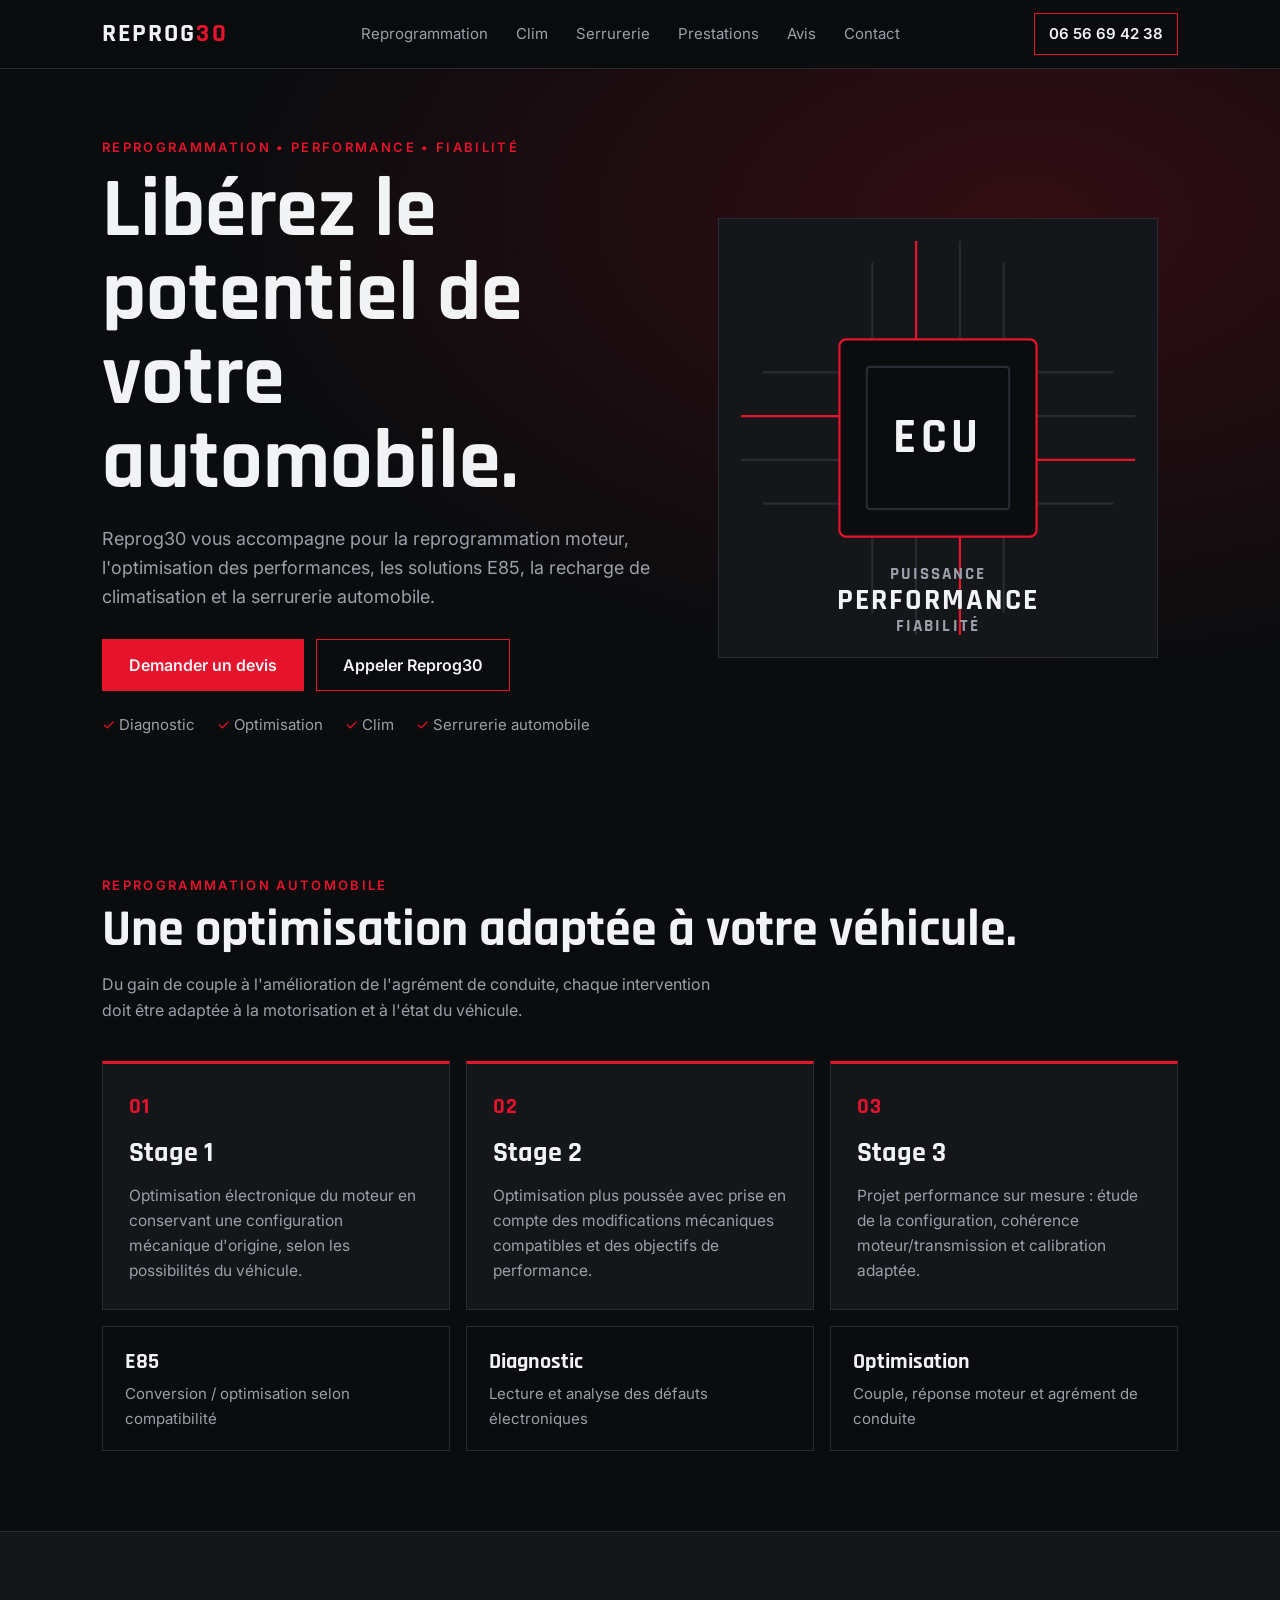
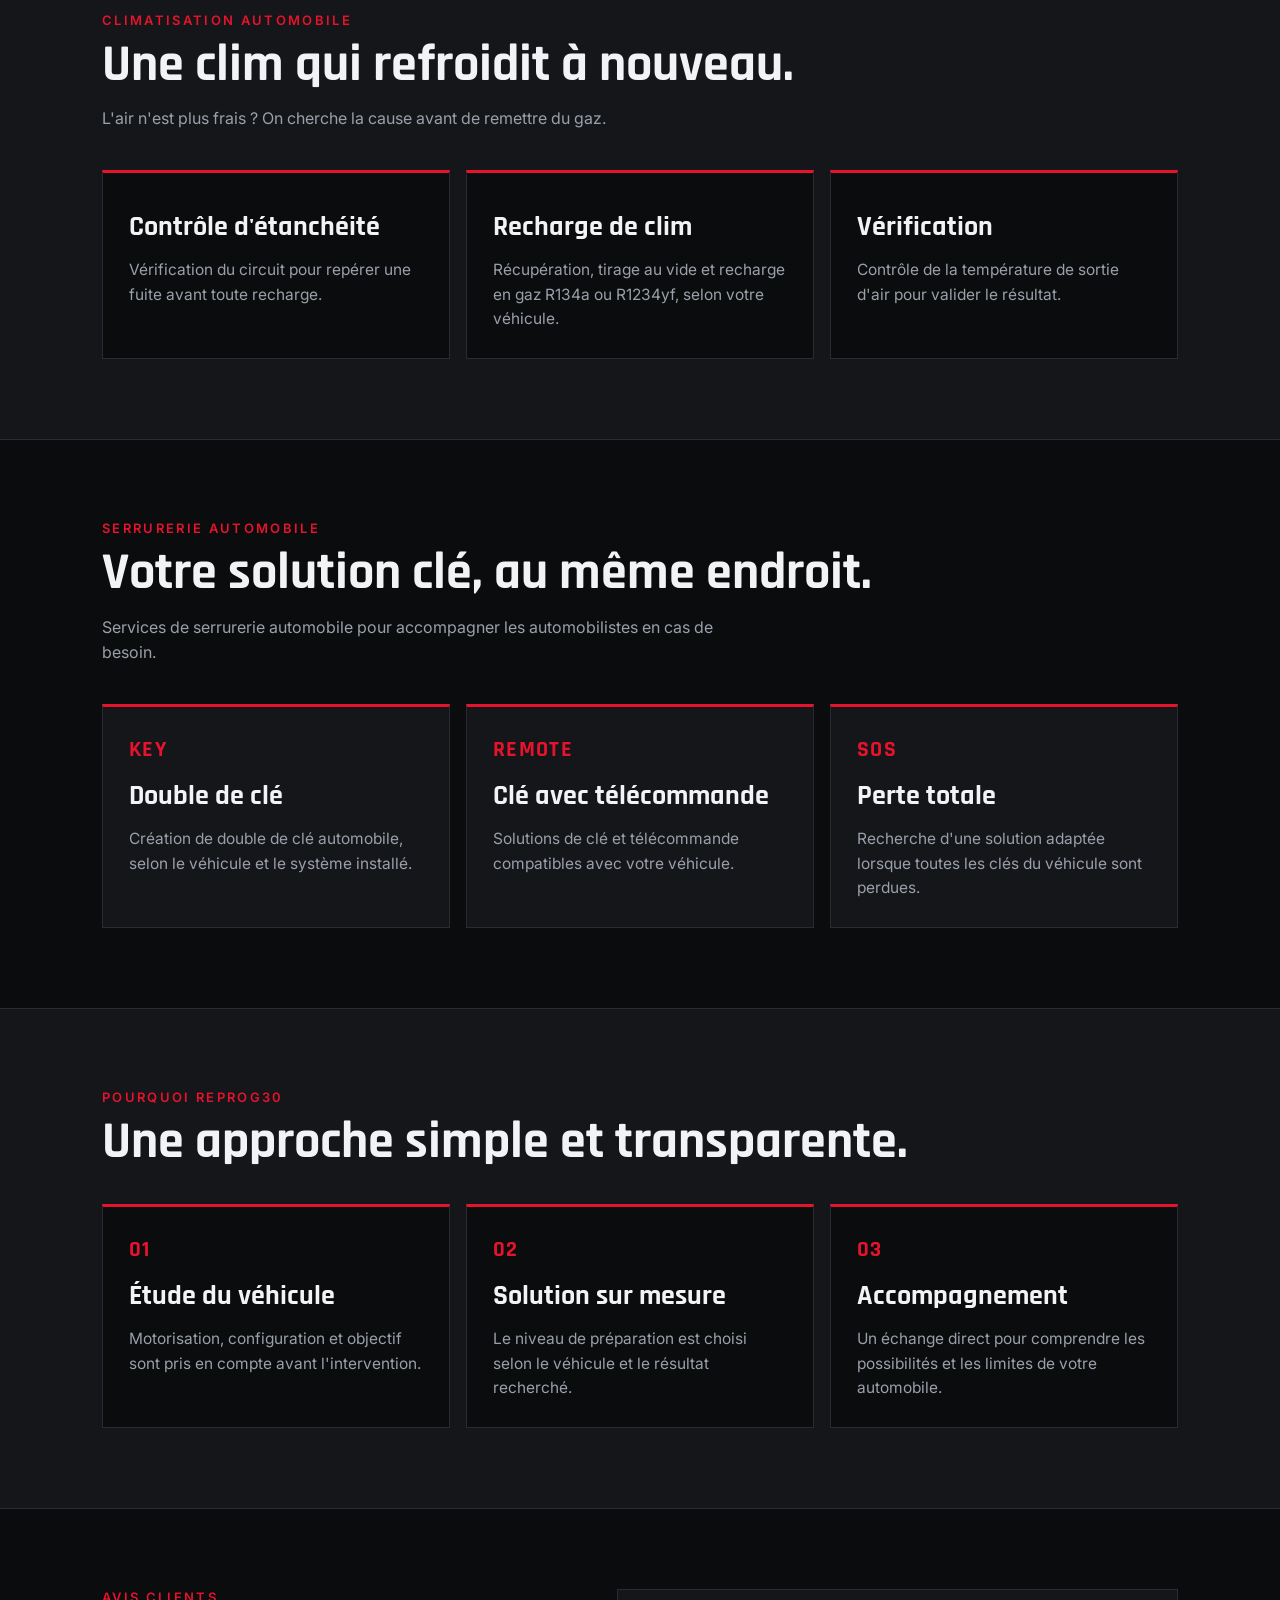
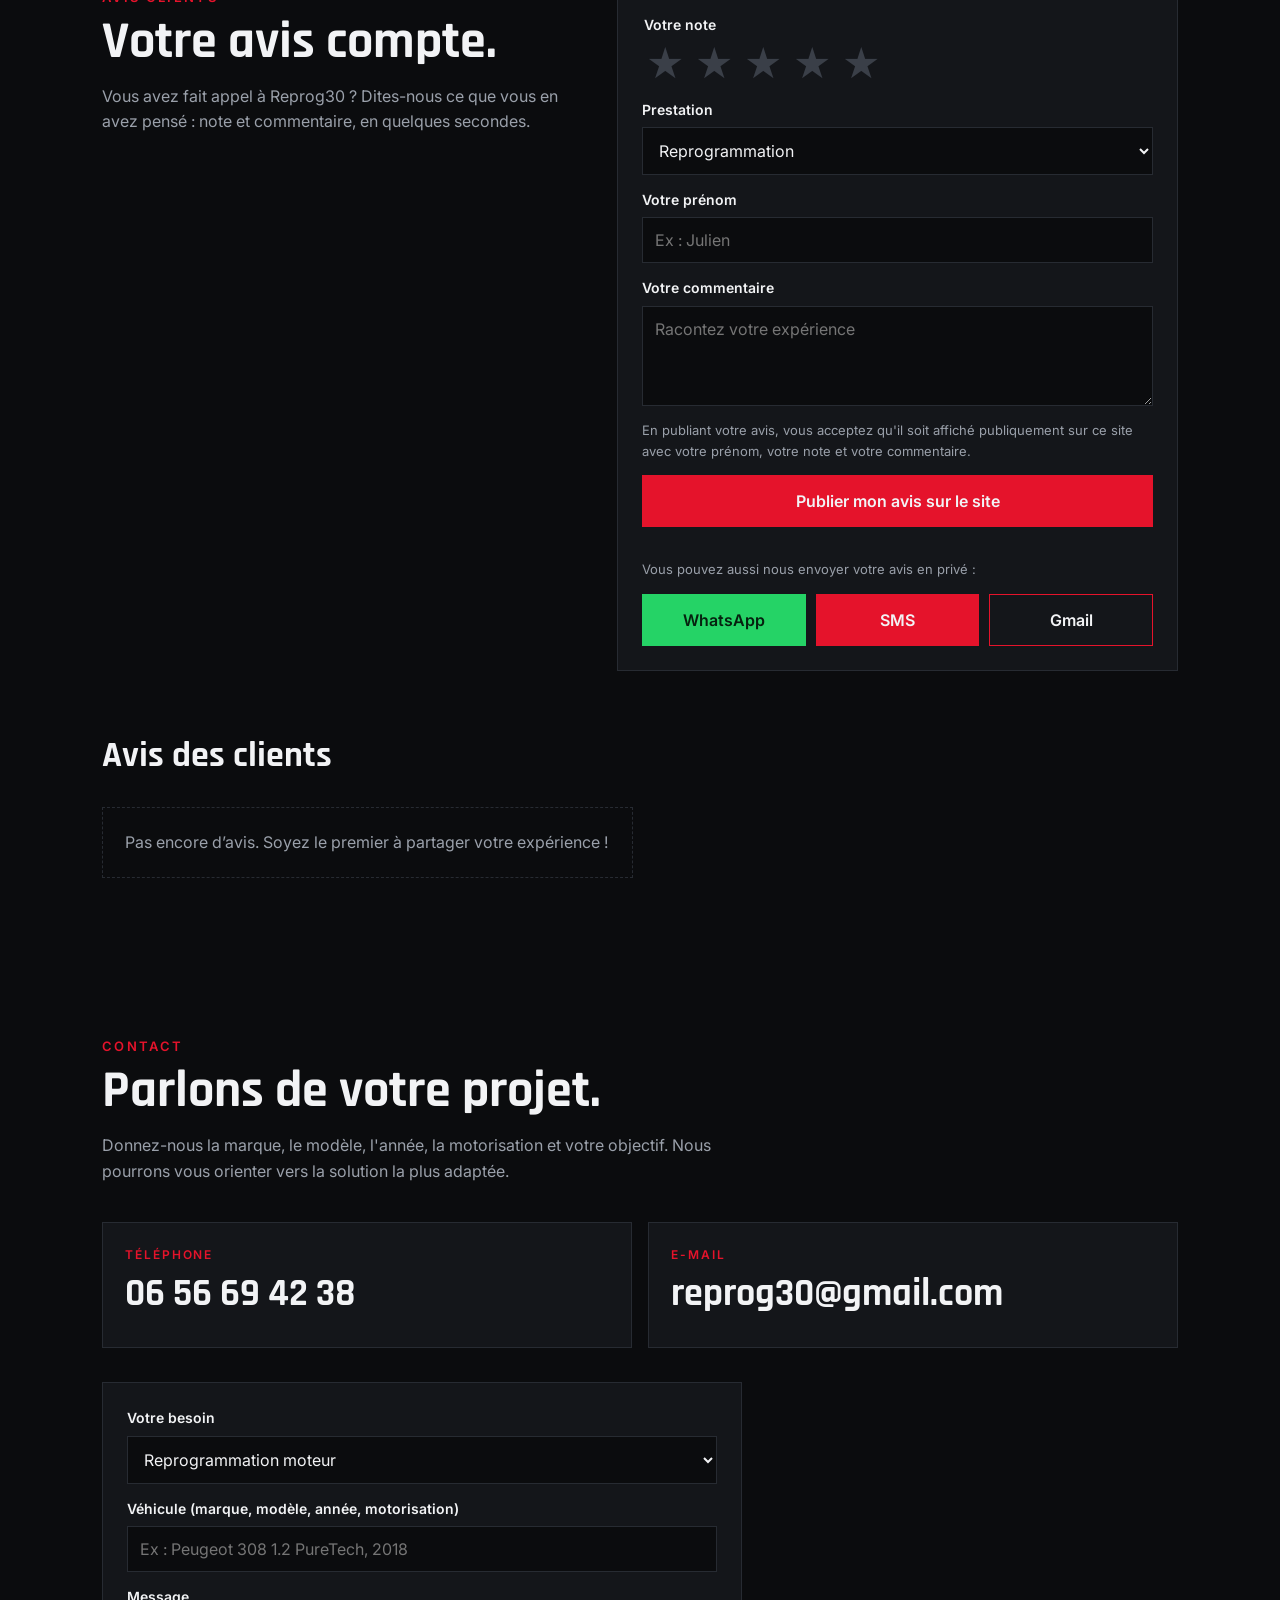
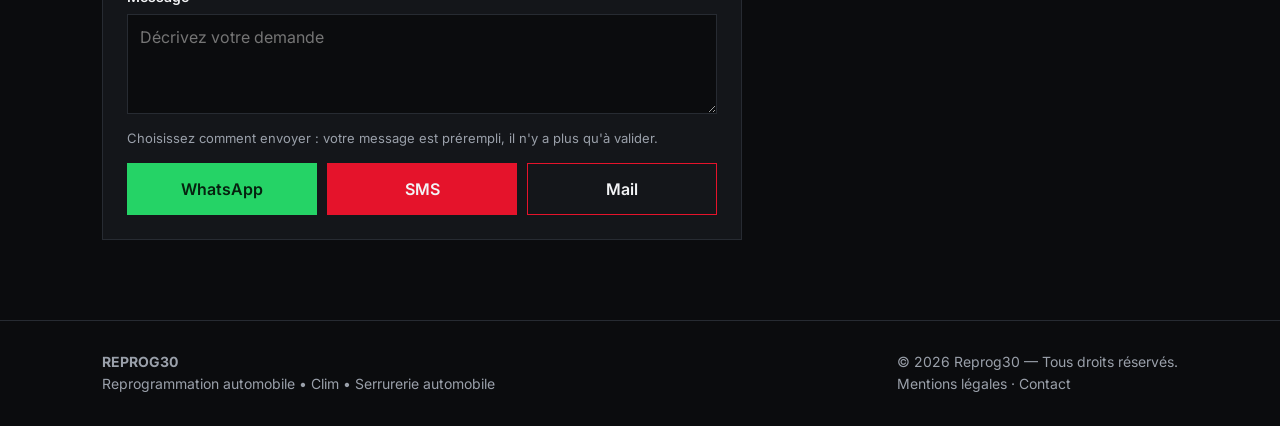
==== index-1.html @ 5b40593f "Add files via upload" ====
<!DOCTYPE html>
<html lang="fr">
<head>
<meta charset="utf-8">
<meta name="viewport" content="width=device-width, initial-scale=1">
<title>Reprog30 — Reprogrammation Automobile, Clim & Serrurerie</title>
<meta name="description" content="Reprog30 — Reprogrammation automobile, optimisation moteur, E85, recharge de climatisation et serrurerie automobile.">
<link rel="preconnect" href="https://fonts.googleapis.com">
<link rel="preconnect" href="https://fonts.gstatic.com" crossorigin>
<link href="https://fonts.googleapis.com/css2?family=Inter:wght@400;500;600&family=Rajdhani:wght@600;700&display=swap" rel="stylesheet">
<style>
:root{
  --bg:#0B0C0E; --panel:#14161A; --line:#272B32; --text:#F2F3F5; --muted:#9AA0AA; --accent:#E5132B; --wa:#25D366;
  --display:'Rajdhani','Arial Narrow',sans-serif; --body:'Inter',system-ui,-apple-system,'Segoe UI',sans-serif;
}
*{box-sizing:border-box;margin:0}
html{scroll-behavior:smooth;scroll-padding-top:76px}
body{font-family:var(--body);background:var(--bg);color:var(--text);line-height:1.6;padding-bottom:70px}
a{color:inherit}
:focus-visible{outline:3px solid #fff;outline-offset:3px}
.wrap{max-width:1120px;margin:0 auto;padding:0 22px}
section{padding:80px 0}

/* Nav */
nav.top{position:sticky;top:0;z-index:20;background:rgba(11,12,14,.9);backdrop-filter:blur(8px);border-bottom:1px solid var(--line)}
nav.top .wrap{display:flex;align-items:center;justify-content:space-between;height:68px}
.logo{font-family:var(--display);font-weight:700;font-size:26px;letter-spacing:.08em;text-decoration:none}
.logo b{color:var(--accent)}
nav.top ul{display:none;list-style:none;padding:0;gap:28px}
nav.top ul a{text-decoration:none;color:var(--muted);font-size:15px}
nav.top ul a:hover{color:var(--text)}
.navtel{font-weight:600;text-decoration:none;font-size:15px;border:1px solid var(--accent);padding:8px 14px}
@media(min-width:900px){nav.top ul{display:flex}}

/* Buttons */
.btn{display:inline-block;font:600 16px var(--body);padding:15px 26px;text-decoration:none;border:1px solid var(--accent);cursor:pointer;color:var(--text);background:transparent;text-align:center}
.btn.primary{background:var(--accent)}
.btn.primary:hover{background:#fff;color:var(--bg);border-color:#fff}
.btn.ghost:hover{background:var(--accent)}
.btn.wa{background:var(--wa);border-color:var(--wa);color:#06210f}
.btn.wa:hover{background:#fff;border-color:#fff}

/* Hero */
.hero{padding:70px 0 60px;background:radial-gradient(ellipse at 80% 20%,rgba(229,19,43,.18),transparent 55%)}
.hero .wrap{display:grid;gap:44px;align-items:center}
.eyebrow{font:600 13px var(--body);letter-spacing:.18em;color:var(--accent)}
h1{font-family:var(--display);font-weight:700;font-size:clamp(44px,9vw,84px);line-height:1;margin:14px 0 20px}
.hero p.lead{color:var(--muted);font-size:18px;max-width:34em}
.cta{display:flex;flex-wrap:wrap;gap:12px;margin:28px 0 22px}
.checks{display:flex;flex-wrap:wrap;gap:8px 22px;color:var(--muted);font-size:15px}
.checks span::before{content:"✓ ";color:var(--accent)}
.ecu{position:relative;aspect-ratio:1/1;max-width:440px;width:100%;margin:0 auto;border:1px solid var(--line);background:var(--panel)}
.ecu svg{position:absolute;inset:0;width:100%;height:100%}
.ecu .words{position:absolute;left:0;right:0;bottom:22px;text-align:center;font-family:var(--display);font-weight:700;line-height:1.1;letter-spacing:.12em;color:var(--muted);font-size:17px}
.ecu .words strong{display:block;color:var(--text);font-size:30px}
@media(min-width:900px){.hero .wrap{grid-template-columns:1.15fr 1fr}}

/* Titres de section */
.tag{font:600 13px var(--body);letter-spacing:.18em;color:var(--accent)}
h2{font-family:var(--display);font-weight:700;font-size:clamp(32px,5.5vw,52px);line-height:1.05;margin:10px 0 14px}
.intro{color:var(--muted);max-width:40em;margin-bottom:38px}

/* Cartes */
.cards{display:grid;gap:16px}
.card{background:var(--panel);border:1px solid var(--line);padding:26px;border-top:3px solid var(--accent)}
.card .n{font-family:var(--display);font-weight:700;font-size:22px;color:var(--accent);letter-spacing:.06em}
.card h3{font-family:var(--display);font-weight:700;font-size:28px;margin:6px 0 8px}
.card p{color:var(--muted);font-size:15.5px}
@media(min-width:800px){.cards{grid-template-columns:repeat(3,1fr)}}
.facts{display:grid;gap:16px;margin-top:16px}
.fact{border:1px solid var(--line);padding:18px 22px}
.fact strong{display:block;font-family:var(--display);font-size:22px}
.fact span{color:var(--muted);font-size:15px}
@media(min-width:800px){.facts{grid-template-columns:repeat(3,1fr)}}
.alt{background:var(--panel);border-top:1px solid var(--line);border-bottom:1px solid var(--line)}
.alt .card{background:var(--bg)}

/* Contact */
.tiles{display:grid;gap:16px;margin-bottom:34px}
.tile{display:block;border:1px solid var(--line);padding:22px;text-decoration:none;background:var(--panel)}
.tile:hover{border-color:var(--accent)}
.tile small{display:block;color:var(--accent);letter-spacing:.16em;font-weight:600;font-size:12px}
.tile strong{font-family:var(--display);font-size:clamp(26px,5vw,38px);word-break:break-word}
@media(min-width:800px){.tiles{grid-template-columns:1fr 1fr}}
form{display:grid;gap:14px;background:var(--panel);border:1px solid var(--line);padding:24px;max-width:640px}
label{display:grid;gap:6px;font-weight:600;font-size:14px}
select,input,textarea{font:400 16px var(--body);padding:12px;background:var(--bg);color:var(--text);border:1px solid var(--line);border-radius:0;width:100%}
textarea{min-height:100px;resize:vertical}
.hint{color:var(--muted);font-size:13px}
.channels{display:grid;gap:10px}
@media(min-width:520px){.channels{grid-template-columns:repeat(3,1fr)}}

/* Avis */
.avis-box{display:grid;gap:26px}
@media(min-width:900px){.avis-box{grid-template-columns:1fr 1.2fr;align-items:start;gap:48px}}
.avis-box .intro{margin-bottom:0}
fieldset{border:0;padding:0;display:grid;gap:6px}
legend{font-weight:600;font-size:14px;margin-bottom:6px}
.stars{display:flex;flex-direction:row-reverse;justify-content:flex-end;gap:2px}
.stars input{position:absolute;opacity:0;width:1px;height:1px}
.stars label{font-size:38px;line-height:1;color:#3a3f48;cursor:pointer;padding:2px 4px;font-weight:400}
.stars label:hover,.stars label:hover~label,.stars input:checked~label{color:var(--accent)}
.stars input:focus-visible+label{outline:3px solid #fff;outline-offset:2px}
.note{font-size:13px;color:var(--muted)}
footer{border-top:1px solid var(--line);padding:30px 0;color:var(--muted);font-size:14px}
footer .wrap{display:flex;flex-wrap:wrap;gap:8px 24px;justify-content:space-between}
footer a{text-decoration:none}footer a:hover{color:var(--text)}

/* Barre mobile */
.callbar{position:fixed;left:0;right:0;bottom:0;display:grid;grid-template-columns:repeat(4,1fr);background:var(--panel);border-top:1px solid var(--line);z-index:30;padding-bottom:env(safe-area-inset-bottom,0)}
.callbar a{padding:17px 4px;text-align:center;font-weight:600;font-size:14px;text-decoration:none}
.callbar a:first-child{background:var(--accent)}
@media(min-width:900px){.callbar{display:none}body{padding-bottom:0}}

.pulse{animation:pulse 2.4s ease-in-out infinite}
@keyframes pulse{50%{opacity:.35}}
@media(prefers-reduced-motion:reduce){.pulse{animation:none}}

/* Liste des avis publics */
.avis-pub{margin-top:56px}
.avis-pub h3{font-family:var(--display);font-weight:700;font-size:clamp(26px,4.5vw,36px);margin-bottom:6px}
.moy{color:var(--muted);margin-bottom:22px}
.moy b{color:var(--text);font-family:var(--display);font-size:28px}
.moy .st{color:var(--accent);letter-spacing:2px}
.liste{display:grid;gap:14px}
@media(min-width:800px){.liste{grid-template-columns:1fr 1fr}}
.rev{background:var(--panel);border:1px solid var(--line);border-top:3px solid var(--accent);padding:20px}
.rev .st{color:var(--accent);letter-spacing:2px;font-size:18px}
.rev .qui{font-weight:600;margin-top:6px}
.rev .qui small{color:var(--muted);font-weight:400}
.rev p{color:var(--muted);margin-top:8px;overflow-wrap:anywhere}
.vide{border:1px dashed var(--line);padding:22px;color:var(--muted)}
.retour{font-weight:600;margin-top:4px}
.retour.ok{color:#4ADE80}.retour.err{color:#FF6B6B}
</style>
</head>
<body>

<nav class="top" aria-label="Navigation principale">
  <div class="wrap">
    <a class="logo" href="#accueil">REPROG<b>30</b></a>
    <ul>
      <li><a href="#reprogrammation">Reprogrammation</a></li>
      <li><a href="#clim">Clim</a></li>
      <li><a href="#serrurerie">Serrurerie</a></li>
      <li><a href="#prestations">Prestations</a></li>
      <li><a href="#avis">Avis</a></li>
      <li><a href="#contact">Contact</a></li>
    </ul>
    <a class="navtel" href="tel:+33656694238">06 56 69 42 38</a>
  </div>
</nav>

<main id="accueil">
  <div class="hero">
    <div class="wrap">
      <div>
        <p class="eyebrow">REPROGRAMMATION • PERFORMANCE • FIABILITÉ</p>
        <h1>Libérez le potentiel de votre automobile.</h1>
        <p class="lead">Reprog30 vous accompagne pour la reprogrammation moteur, l'optimisation des performances, les solutions E85, la recharge de climatisation et la serrurerie automobile.</p>
        <div class="cta">
          <a class="btn primary" href="#contact">Demander un devis</a>
          <a class="btn ghost" href="tel:+33656694238">Appeler Reprog30</a>
        </div>
        <div class="checks"><span>Diagnostic</span><span>Optimisation</span><span>Clim</span><span>Serrurerie automobile</span></div>
      </div>
      <div class="ecu" aria-hidden="true">
        <svg viewBox="0 0 400 400" fill="none">
          <g stroke="#272B32" stroke-width="2">
            <path d="M140 110V40M180 110V20M220 110V20M260 110V40M140 290v70M180 290v90M220 290v90M260 290v70M110 140H40M110 180H20M110 220H20M110 260H40M290 140h70M290 180h90M290 220h90M290 260h70"/>
          </g>
          <g stroke="#E5132B" stroke-width="2" class="pulse">
            <path d="M180 110V20M220 290v90M110 180H20M290 220h90"/>
          </g>
          <rect x="110" y="110" width="180" height="180" rx="6" fill="#0B0C0E" stroke="#E5132B" stroke-width="2"/>
          <rect x="135" y="135" width="130" height="130" rx="3" stroke="#272B32" stroke-width="2"/>
          <text x="200" y="213" text-anchor="middle" font-family="Rajdhani, sans-serif" font-weight="700" font-size="44" letter-spacing="4" fill="#F2F3F5">ECU</text>
        </svg>
        <div class="words">PUISSANCE<strong>PERFORMANCE</strong>FIABILITÉ</div>
      </div>
    </div>
  </div>

  <section id="reprogrammation">
    <div class="wrap">
      <p class="tag">REPROGRAMMATION AUTOMOBILE</p>
      <h2>Une optimisation adaptée à votre véhicule.</h2>
      <p class="intro">Du gain de couple à l'amélioration de l'agrément de conduite, chaque intervention doit être adaptée à la motorisation et à l'état du véhicule.</p>
      <div class="cards">
        <article class="card"><span class="n">01</span><h3>Stage 1</h3><p>Optimisation électronique du moteur en conservant une configuration mécanique d'origine, selon les possibilités du véhicule.</p></article>
        <article class="card"><span class="n">02</span><h3>Stage 2</h3><p>Optimisation plus poussée avec prise en compte des modifications mécaniques compatibles et des objectifs de performance.</p></article>
        <article class="card"><span class="n">03</span><h3>Stage 3</h3><p>Projet performance sur mesure : étude de la configuration, cohérence moteur/transmission et calibration adaptée.</p></article>
      </div>
      <div class="facts">
        <div class="fact"><strong>E85</strong><span>Conversion / optimisation selon compatibilité</span></div>
        <div class="fact"><strong>Diagnostic</strong><span>Lecture et analyse des défauts électroniques</span></div>
        <div class="fact"><strong>Optimisation</strong><span>Couple, réponse moteur et agrément de conduite</span></div>
      </div>
    </div>
  </section>

  <section id="clim" class="alt">
    <div class="wrap">
      <p class="tag">CLIMATISATION AUTOMOBILE</p>
      <h2>Une clim qui refroidit à nouveau.</h2>
      <p class="intro">L'air n'est plus frais ? On cherche la cause avant de remettre du gaz.</p>
      <div class="cards">
        <article class="card"><h3>Contrôle d'étanchéité</h3><p>Vérification du circuit pour repérer une fuite avant toute recharge.</p></article>
        <article class="card"><h3>Recharge de clim</h3><p>Récupération, tirage au vide et recharge en gaz R134a ou R1234yf, selon votre véhicule.</p></article>
        <article class="card"><h3>Vérification</h3><p>Contrôle de la température de sortie d'air pour valider le résultat.</p></article>
      </div>
    </div>
  </section>

  <section id="serrurerie">
    <div class="wrap">
      <p class="tag">SERRURERIE AUTOMOBILE</p>
      <h2>Votre solution clé, au même endroit.</h2>
      <p class="intro">Services de serrurerie automobile pour accompagner les automobilistes en cas de besoin.</p>
      <div class="cards">
        <article class="card"><span class="n">KEY</span><h3>Double de clé</h3><p>Création de double de clé automobile, selon le véhicule et le système installé.</p></article>
        <article class="card"><span class="n">REMOTE</span><h3>Clé avec télécommande</h3><p>Solutions de clé et télécommande compatibles avec votre véhicule.</p></article>
        <article class="card"><span class="n">SOS</span><h3>Perte totale</h3><p>Recherche d'une solution adaptée lorsque toutes les clés du véhicule sont perdues.</p></article>
      </div>
    </div>
  </section>

  <section id="prestations" class="alt">
    <div class="wrap">
      <p class="tag">POURQUOI REPROG30</p>
      <h2>Une approche simple et transparente.</h2>
      <div class="cards" style="margin-top:34px">
        <article class="card"><span class="n">01</span><h3>Étude du véhicule</h3><p>Motorisation, configuration et objectif sont pris en compte avant l'intervention.</p></article>
        <article class="card"><span class="n">02</span><h3>Solution sur mesure</h3><p>Le niveau de préparation est choisi selon le véhicule et le résultat recherché.</p></article>
        <article class="card"><span class="n">03</span><h3>Accompagnement</h3><p>Un échange direct pour comprendre les possibilités et les limites de votre automobile.</p></article>
      </div>
    </div>
  </section>

  <section id="avis">
    <div class="wrap">
      <div class="avis-box">
        <div>
          <p class="tag">AVIS CLIENTS</p>
          <h2>Votre avis compte.</h2>
          <p class="intro">Vous avez fait appel à Reprog30 ? Dites-nous ce que vous en avez pensé : note et commentaire, en quelques secondes.</p>
        </div>
        <form id="avisForm" onsubmit="return false">
          <fieldset>
            <legend>Votre note</legend>
            <div class="stars" role="radiogroup" aria-label="Note de 1 à 5 étoiles">
              <input type="radio" name="note" id="n5" value="5"><label for="n5" title="5 sur 5">★</label>
              <input type="radio" name="note" id="n4" value="4"><label for="n4" title="4 sur 5">★</label>
              <input type="radio" name="note" id="n3" value="3"><label for="n3" title="3 sur 5">★</label>
              <input type="radio" name="note" id="n2" value="2"><label for="n2" title="2 sur 5">★</label>
              <input type="radio" name="note" id="n1" value="1"><label for="n1" title="1 sur 5">★</label>
            </div>
          </fieldset>
          <label>Prestation
            <select id="avService">
              <option>Reprogrammation</option>
              <option>E85</option>
              <option>Recharge de clim</option>
              <option>Serrurerie automobile</option>
              <option>Autre</option>
            </select>
          </label>
          <label>Votre prénom
            <input id="avNom" type="text" placeholder="Ex : Julien">
          </label>
          <label>Votre commentaire
            <textarea id="avTexte" placeholder="Racontez votre expérience"></textarea>
          </label>
          <input id="avSite" type="text" tabindex="-1" autocomplete="off" aria-hidden="true" style="position:absolute;left:-9999px;width:1px;height:1px;opacity:0">
          <p class="note">En publiant votre avis, vous acceptez qu'il soit affiché publiquement sur ce site avec votre prénom, votre note et votre commentaire.</p>
          <button class="btn primary" id="avPublier" type="button" hidden>Publier mon avis sur le site</button>
          <p class="retour" id="avRetour" role="status"></p>
          <p class="note">Vous pouvez aussi nous envoyer votre avis en privé :</p>
          <div class="channels">
            <button class="btn wa" type="button" data-av="wa">WhatsApp</button>
            <button class="btn primary" type="button" data-av="sms">SMS</button>
            <button class="btn ghost" type="button" data-av="mail">Gmail</button>
          </div>
        </form>
      </div>

      <div class="avis-pub">
        <h3>Avis des clients</h3>
        <p class="moy" id="avisMoy"></p>
        <div class="liste" id="avisListe"><p class="vide">Chargement des avis…</p></div>
      </div>
    </div>
  </section>

  <section id="contact">
    <div class="wrap">
      <p class="tag">CONTACT</p>
      <h2>Parlons de votre projet.</h2>
      <p class="intro">Donnez-nous la marque, le modèle, l'année, la motorisation et votre objectif. Nous pourrons vous orienter vers la solution la plus adaptée.</p>
      <div class="tiles">
        <a class="tile" href="tel:+33656694238"><small>TÉLÉPHONE</small><strong>06 56 69 42 38</strong></a>
        <a class="tile" href="mailto:reprog30@gmail.com"><small>E-MAIL</small><strong>reprog30@gmail.com</strong></a>
      </div>
      <form id="devis" onsubmit="return false">
        <label>Votre besoin
          <select id="service">
            <option>Reprogrammation moteur</option>
            <option>E85</option>
            <option>Recharge de climatisation</option>
            <option>Serrurerie automobile</option>
            <option>Autre demande</option>
          </select>
        </label>
        <label>Véhicule (marque, modèle, année, motorisation)
          <input id="vehicule" type="text" placeholder="Ex : Peugeot 308 1.2 PureTech, 2018">
        </label>
        <label>Message
          <textarea id="message" placeholder="Décrivez votre demande"></textarea>
        </label>
        <p class="hint">Choisissez comment envoyer : votre message est prérempli, il n'y a plus qu'à valider.</p>
        <div class="channels">
          <button class="btn wa" type="button" data-ch="wa">WhatsApp</button>
          <button class="btn primary" type="button" data-ch="sms">SMS</button>
          <button class="btn ghost" type="button" data-ch="mail">Mail</button>
        </div>
      </form>
    </div>
  </section>
</main>

<footer>
  <div class="wrap">
    <div><strong>REPROG30</strong><br>Reprogrammation automobile • Clim • Serrurerie automobile</div>
    <div>© 2026 Reprog30 — Tous droits réservés.<br><a href="mentions-legales.html">Mentions légales</a> · <a href="#contact">Contact</a></div>
  </div>
</footer>

<nav class="callbar" aria-label="Contact rapide">
  <a href="tel:+33656694238">Appeler</a>
  <a href="https://wa.me/33656694238" target="_blank" rel="noopener">WhatsApp</a>
  <a href="sms:+33656694238">SMS</a>
  <a href="mailto:reprog30@gmail.com">Mail</a>
</nav>

<script>
(function(){
  var NUM='33656694238', MAIL='reprog30@gmail.com';
  function build(){
    var sv=document.getElementById('service').value;
    var v=document.getElementById('vehicule').value.trim();
    var m=document.getElementById('message').value.trim();
    var t='Bonjour Reprog30,\nBesoin : '+sv;
    if(v) t+='\nVéhicule : '+v;
    if(m) t+='\n\n'+m;
    return {sv:sv,text:t};
  }
  document.querySelectorAll('[data-ch]').forEach(function(b){
    b.addEventListener('click',function(){
      var d=build(), e=encodeURIComponent(d.text), ch=b.getAttribute('data-ch');
      if(ch==='wa') window.open('https://wa.me/'+NUM+'?text='+e,'_blank','noopener');
      else if(ch==='sms') window.location.href='sms:+'+NUM+'?&body='+e;
      else window.location.href='mailto:'+MAIL+'?subject='+encodeURIComponent('Demande de devis – '+d.sv)+'&body='+e;
    });
  });
})();

(function(){
  var NUM='33656694238', MAIL='reprog30@gmail.com';
  var MOBILE=/Android|iPhone|iPad|iPod/i.test(navigator.userAgent);
  function msg(){
    var r=document.querySelector('input[name="note"]:checked');
    var note=r?r.value:null;
    var nom=document.getElementById('avNom').value.trim();
    var txt=document.getElementById('avTexte').value.trim();
    var sv=document.getElementById('avService').value;
    var t='Avis Reprog30\nNote : '+(note?note+'/5':'non renseignée')+'\nPrestation : '+sv;
    if(nom) t+='\nPrénom : '+nom;
    if(txt) t+='\n\n'+txt;
    return t;
  }
  document.querySelectorAll('[data-av]').forEach(function(b){
    b.addEventListener('click',function(){
      var e=encodeURIComponent(msg()), ch=b.getAttribute('data-av'), su=encodeURIComponent('Avis client Reprog30');
      if(ch==='wa') window.open('https://wa.me/'+NUM+'?text='+e,'_blank','noopener');
      else if(ch==='sms') window.location.href='sms:+'+NUM+'?&body='+e;
      else if(MOBILE) window.location.href='mailto:'+MAIL+'?subject='+su+'&body='+e;
      else window.open('https://mail.google.com/mail/?view=cm&fs=1&to='+MAIL+'&su='+su+'&body='+e,'_blank','noopener');
    });
  });
})();

(function(){
  /* ====== À REMPLIR APRÈS LA CRÉATION DU COMPTE SUPABASE ====== */
  var SB_URL='';   // ex : https://abcdefgh.supabase.co
  var SB_KEY='';   // clé « anon public »
  /* ============================================================= */
  var liste=document.getElementById('avisListe'), moy=document.getElementById('avisMoy');
  var btn=document.getElementById('avPublier'), retour=document.getElementById('avRetour');
  function etoiles(n){return '★★★★★'.slice(0,n)+'☆☆☆☆☆'.slice(0,5-n);}
  function vide(msg){liste.textContent='';var p=document.createElement('p');p.className='vide';p.textContent=msg;liste.appendChild(p);moy.textContent='';}
  function hdr(extra){var h={apikey:SB_KEY,Authorization:'Bearer '+SB_KEY};for(var k in extra)h[k]=extra[k];return h;}
  function afficher(rows){
    if(!rows.length){vide('Pas encore d\u2019avis. Soyez le premier à partager votre expérience !');return;}
    var somme=0;liste.textContent='';
    rows.forEach(function(r){
      somme+=r.note;
      var d=document.createElement('article');d.className='rev';
      var st=document.createElement('div');st.className='st';st.textContent=etoiles(r.note);
      var q=document.createElement('div');q.className='qui';q.textContent=r.prenom||'Client';
      if(r.prestation){var sm=document.createElement('small');sm.textContent=' · '+r.prestation;q.appendChild(sm);}
      var p=document.createElement('p');p.textContent=r.texte;
      d.appendChild(st);d.appendChild(q);d.appendChild(p);liste.appendChild(d);
    });
    var m=(somme/rows.length).toFixed(1).replace('.',',');
    moy.textContent='';
    var b=document.createElement('b');b.textContent=m+'/5';moy.appendChild(b);
    moy.appendChild(document.createTextNode(' · '+rows.length+(rows.length>1?' avis':' avis')));
  }
  function charger(){
    if(!SB_URL||!SB_KEY){vide('Pas encore d\u2019avis. Soyez le premier à partager votre expérience !');return;}
    fetch(SB_URL+'/rest/v1/avis?select=prenom,note,prestation,texte&approuve=eq.true&order=cree_le.desc&limit=50',{headers:hdr({})})
      .then(function(r){if(!r.ok)throw 0;return r.json();}).then(afficher)
      .catch(function(){vide('Les avis ne peuvent pas être affichés pour le moment.');});
  }
  charger();
  if(!SB_URL||!SB_KEY||!btn)return;
  btn.hidden=false;
  btn.addEventListener('click',function(){
    retour.className='retour';retour.textContent='';
    if(document.getElementById('avSite').value){return;}
    var r=document.querySelector('input[name="note"]:checked');
    var texte=document.getElementById('avTexte').value.trim();
    var prenom=document.getElementById('avNom').value.trim().slice(0,40);
    if(!r){retour.className='retour err';retour.textContent='Choisissez une note en cliquant sur les étoiles.';return;}
    if(texte.length<5){retour.className='retour err';retour.textContent='Écrivez un petit commentaire (5 caractères minimum).';return;}
    try{var t=localStorage.getItem('avisT');if(t&&Date.now()-Number(t)<60000){retour.className='retour err';retour.textContent='Merci de patienter une minute avant un nouvel avis.';return;}}catch(e){}
    btn.disabled=true;
    fetch(SB_URL+'/rest/v1/avis',{method:'POST',headers:hdr({'Content-Type':'application/json',Prefer:'return=minimal'}),
      body:JSON.stringify({prenom:prenom||'Client',note:Number(r.value),prestation:document.getElementById('avService').value,texte:texte.slice(0,500)})})
      .then(function(x){if(!x.ok)throw 0;
        try{localStorage.setItem('avisT',String(Date.now()));}catch(e){}
        retour.className='retour ok';retour.textContent='Merci ! Votre avis est publié.';
        document.getElementById('avTexte').value='';document.getElementById('avNom').value='';r.checked=false;charger();})
      .catch(function(){retour.className='retour err';retour.textContent='Impossible de publier l\u2019avis pour le moment. Réessayez plus tard.';})
      .then(function(){btn.disabled=false;});
  });
})();
</script>
</body>
</html>
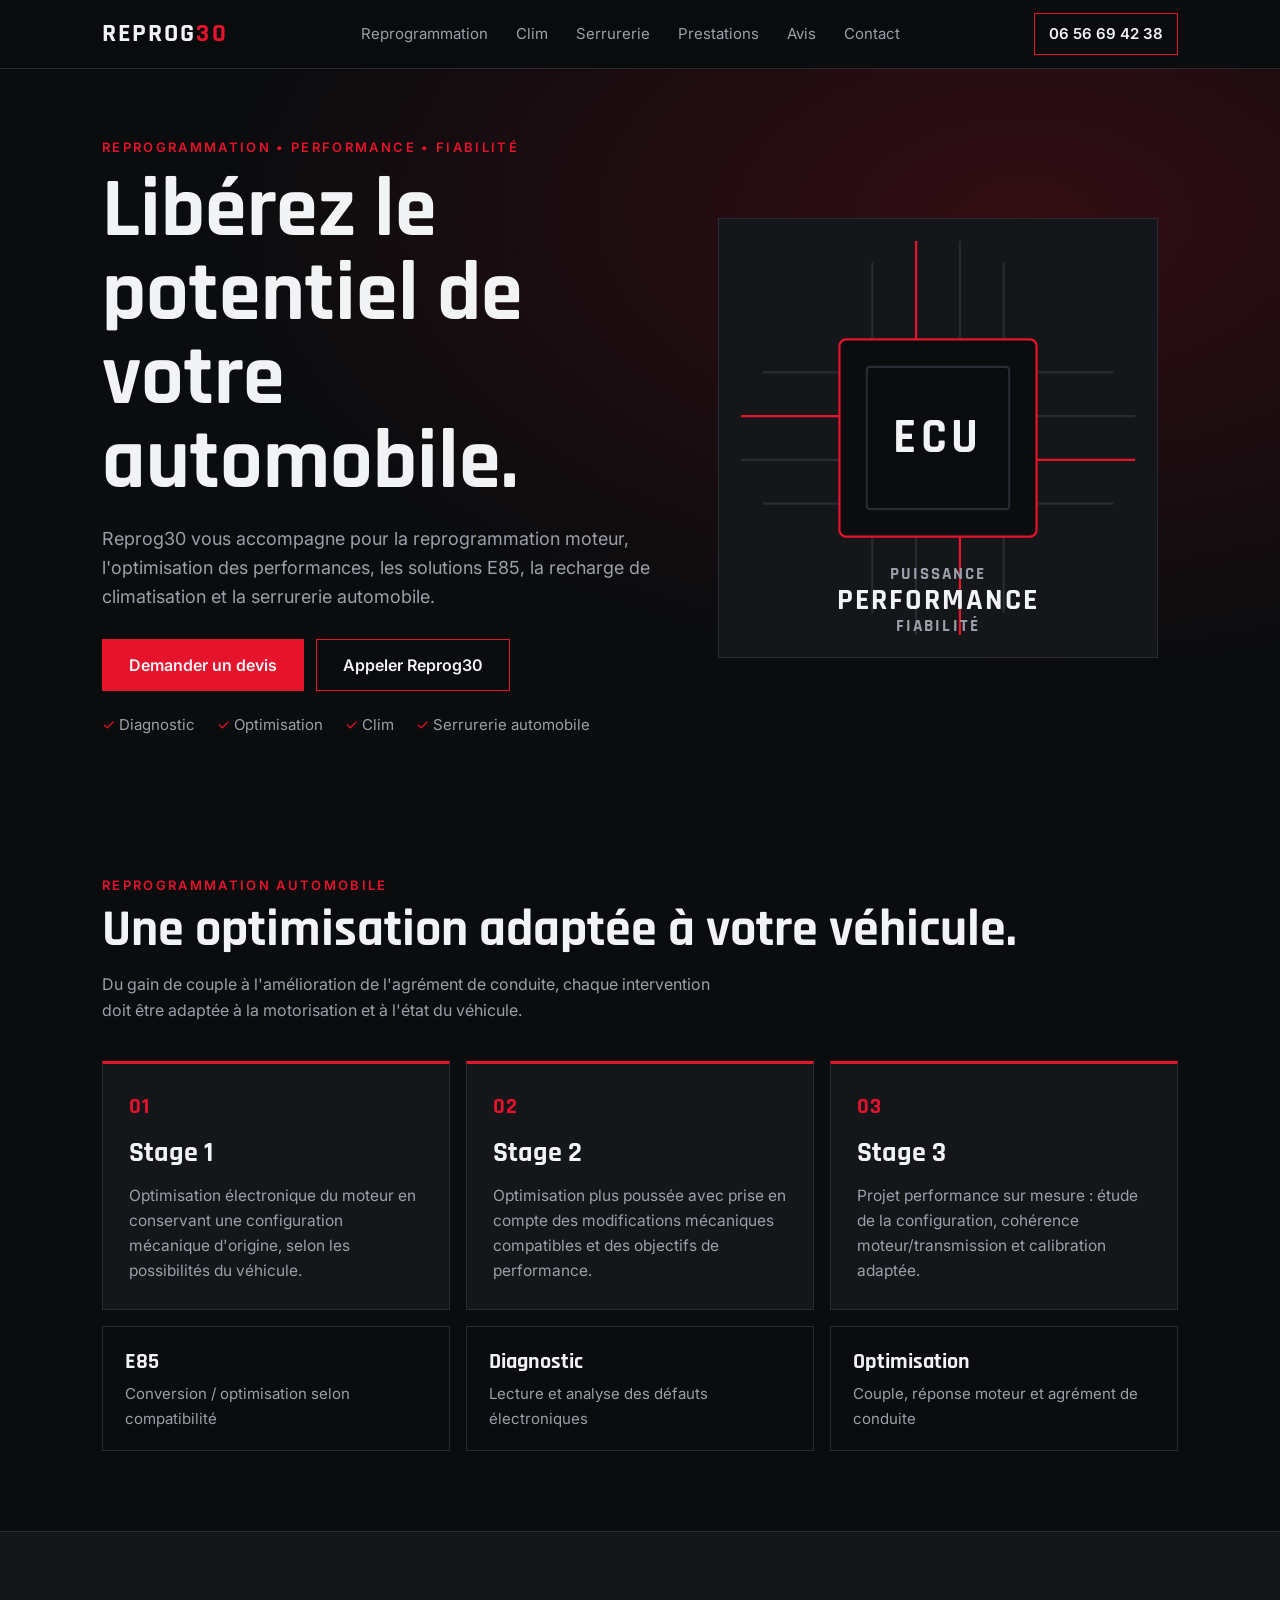
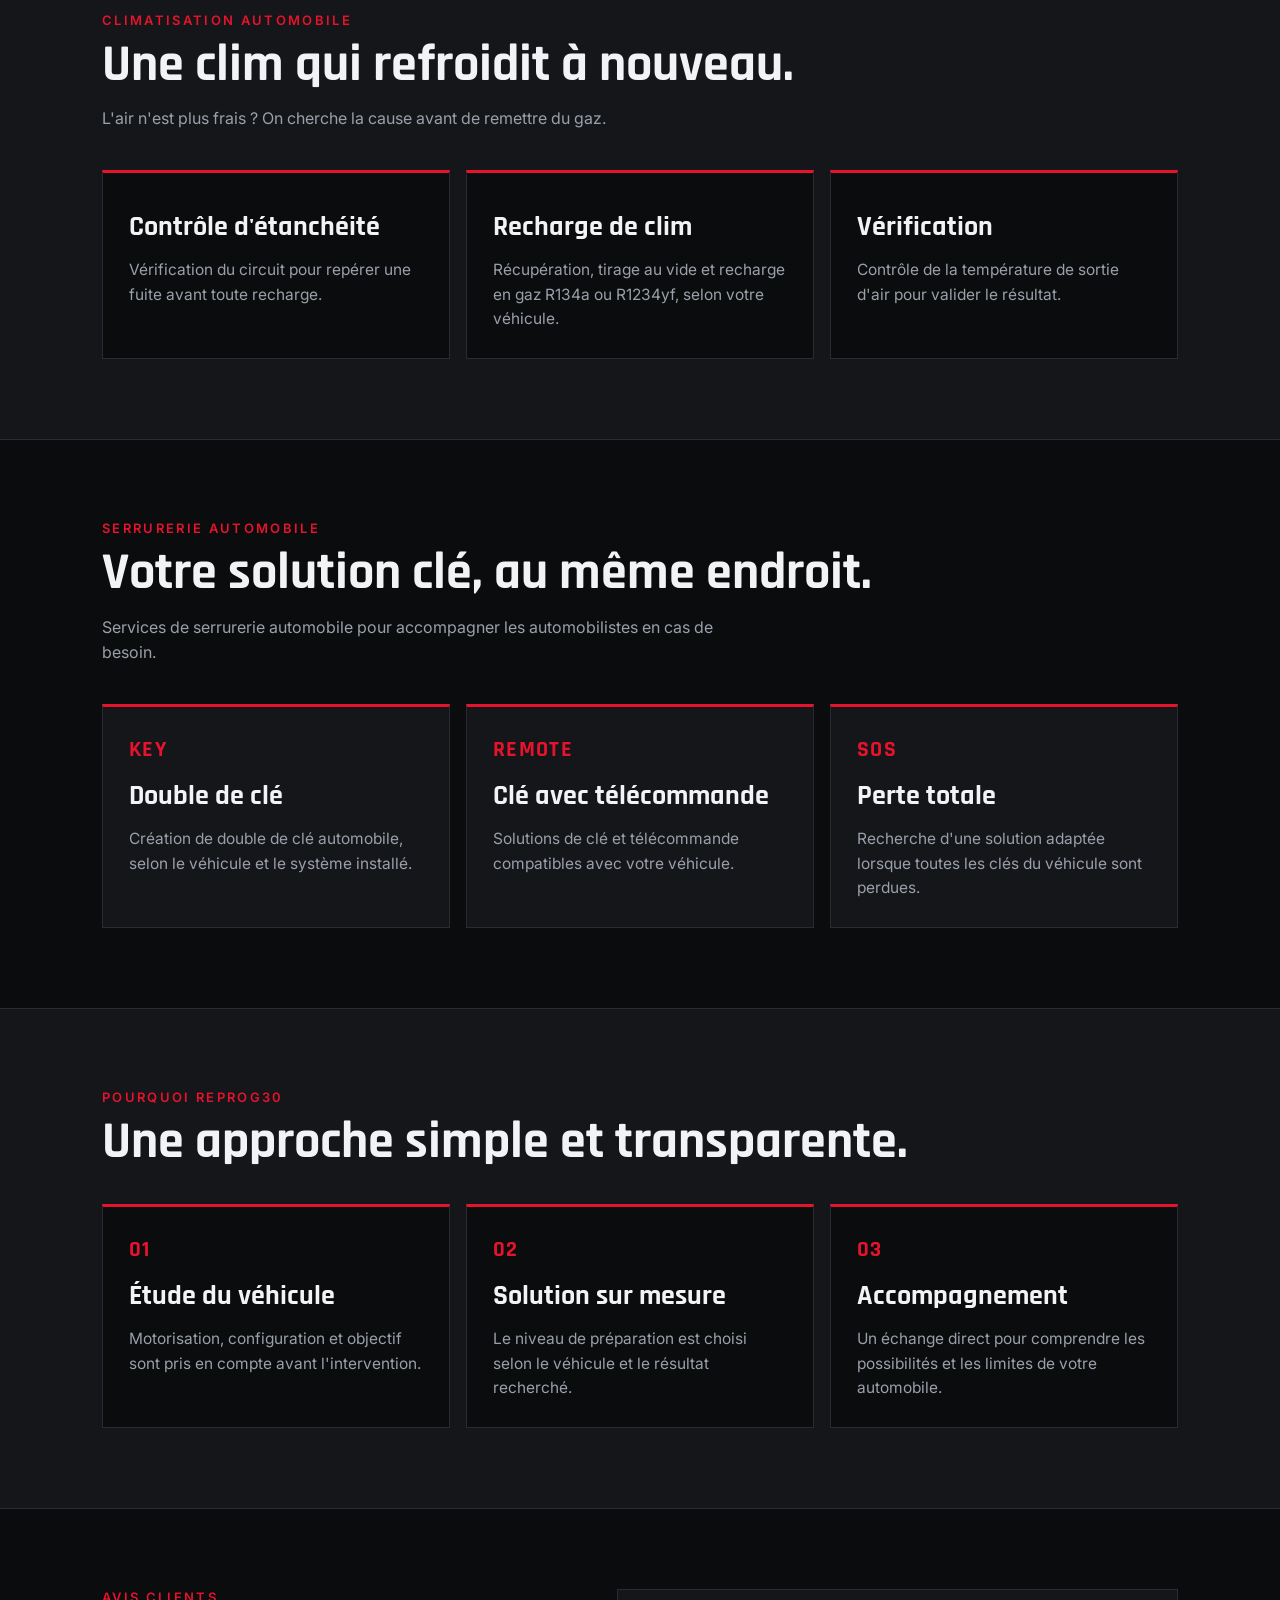
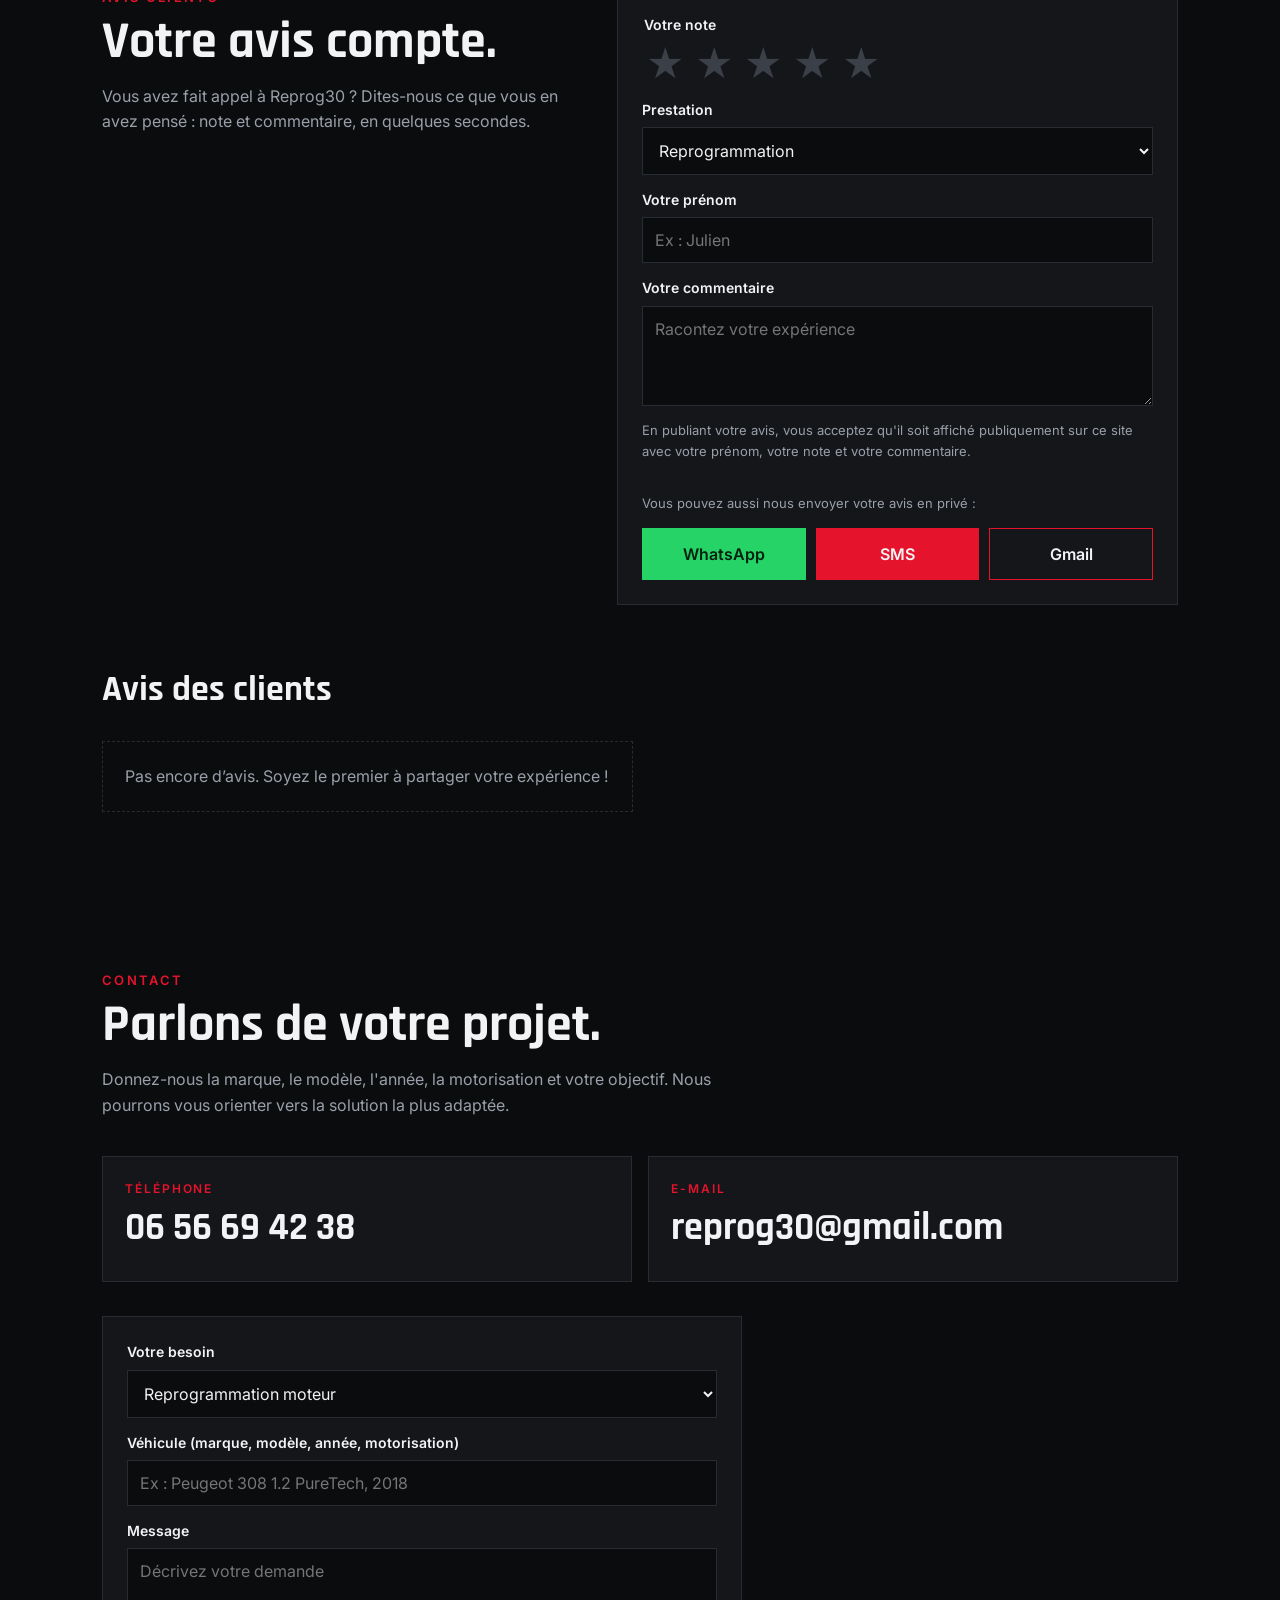
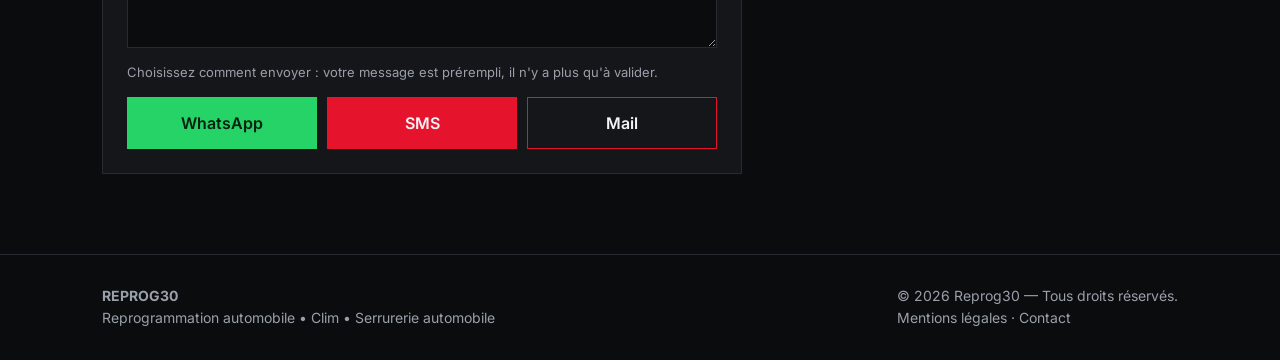
==== commit 6ab99ae2: "Add files via upload" ====
--- a/index-1.html
+++ b/index-1.html
@@ -116,6 +116,7 @@
 @keyframes pulse{50%{opacity:.35}}
 @media(prefers-reduced-motion:reduce){.pulse{animation:none}}
 
+[hidden]{display:none!important}
 /* Liste des avis publics */
 .avis-pub{margin-top:56px}
 .avis-pub h3{font-family:var(--display);font-weight:700;font-size:clamp(26px,4.5vw,36px);margin-bottom:6px}
@@ -390,15 +391,10 @@
 })();
 
 (function(){
-  /* ====== À REMPLIR APRÈS LA CRÉATION DU COMPTE SUPABASE ====== */
-  var SB_URL='';   // ex : https://abcdefgh.supabase.co
-  var SB_KEY='';   // clé « anon public »
-  /* ============================================================= */
   var liste=document.getElementById('avisListe'), moy=document.getElementById('avisMoy');
   var btn=document.getElementById('avPublier'), retour=document.getElementById('avRetour');
   function etoiles(n){return '★★★★★'.slice(0,n)+'☆☆☆☆☆'.slice(0,5-n);}
   function vide(msg){liste.textContent='';var p=document.createElement('p');p.className='vide';p.textContent=msg;liste.appendChild(p);moy.textContent='';}
-  function hdr(extra){var h={apikey:SB_KEY,Authorization:'Bearer '+SB_KEY};for(var k in extra)h[k]=extra[k];return h;}
   function afficher(rows){
     if(!rows.length){vide('Pas encore d\u2019avis. Soyez le premier à partager votre expérience !');return;}
     var somme=0;liste.textContent='';
@@ -414,17 +410,15 @@
     var m=(somme/rows.length).toFixed(1).replace('.',',');
     moy.textContent='';
     var b=document.createElement('b');b.textContent=m+'/5';moy.appendChild(b);
-    moy.appendChild(document.createTextNode(' · '+rows.length+(rows.length>1?' avis':' avis')));
+    moy.appendChild(document.createTextNode(' · '+rows.length+' avis'));
   }
   function charger(){
-    if(!SB_URL||!SB_KEY){vide('Pas encore d\u2019avis. Soyez le premier à partager votre expérience !');return;}
-    fetch(SB_URL+'/rest/v1/avis?select=prenom,note,prestation,texte&approuve=eq.true&order=cree_le.desc&limit=50',{headers:hdr({})})
-      .then(function(r){if(!r.ok)throw 0;return r.json();}).then(afficher)
-      .catch(function(){vide('Les avis ne peuvent pas être affichés pour le moment.');});
+    fetch('/api/avis').then(function(r){if(!r.ok)throw 0;return r.json();})
+      .then(function(rows){afficher(rows);if(btn)btn.hidden=false;})
+      .catch(function(){vide('Pas encore d\u2019avis. Soyez le premier à partager votre expérience !');});
   }
   charger();
-  if(!SB_URL||!SB_KEY||!btn)return;
-  btn.hidden=false;
+  if(!btn)return;
   btn.addEventListener('click',function(){
     retour.className='retour';retour.textContent='';
     if(document.getElementById('avSite').value){return;}
@@ -433,12 +427,12 @@
     var prenom=document.getElementById('avNom').value.trim().slice(0,40);
     if(!r){retour.className='retour err';retour.textContent='Choisissez une note en cliquant sur les étoiles.';return;}
     if(texte.length<5){retour.className='retour err';retour.textContent='Écrivez un petit commentaire (5 caractères minimum).';return;}
-    try{var t=localStorage.getItem('avisT');if(t&&Date.now()-Number(t)<60000){retour.className='retour err';retour.textContent='Merci de patienter une minute avant un nouvel avis.';return;}}catch(e){}
     btn.disabled=true;
-    fetch(SB_URL+'/rest/v1/avis',{method:'POST',headers:hdr({'Content-Type':'application/json',Prefer:'return=minimal'}),
+    fetch('/api/avis',{method:'POST',headers:{'Content-Type':'application/json'},
       body:JSON.stringify({prenom:prenom||'Client',note:Number(r.value),prestation:document.getElementById('avService').value,texte:texte.slice(0,500)})})
-      .then(function(x){if(!x.ok)throw 0;
-        try{localStorage.setItem('avisT',String(Date.now()));}catch(e){}
+      .then(function(x){
+        if(x.status===429){retour.className='retour err';retour.textContent='Merci de patienter une minute avant un nouvel avis.';return;}
+        if(!x.ok)throw 0;
         retour.className='retour ok';retour.textContent='Merci ! Votre avis est publié.';
         document.getElementById('avTexte').value='';document.getElementById('avNom').value='';r.checked=false;charger();})
       .catch(function(){retour.className='retour err';retour.textContent='Impossible de publier l\u2019avis pour le moment. Réessayez plus tard.';})
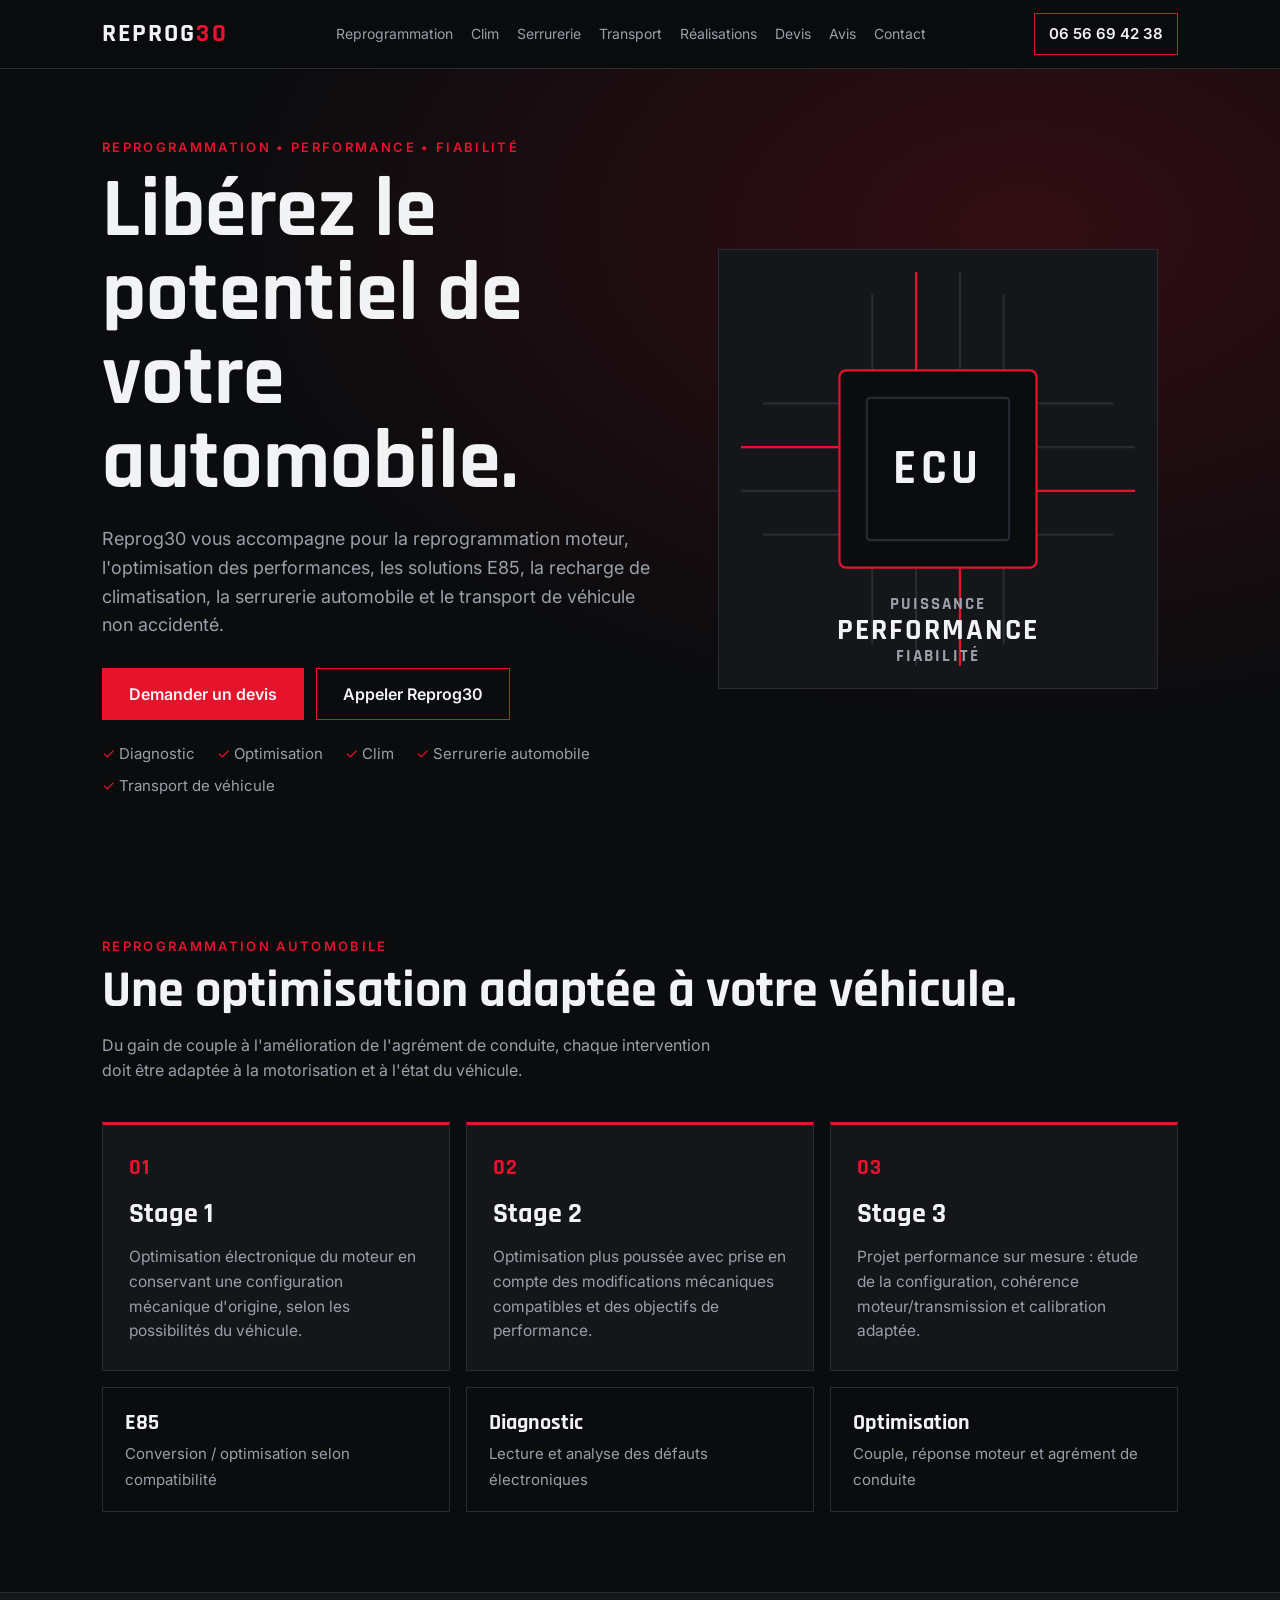
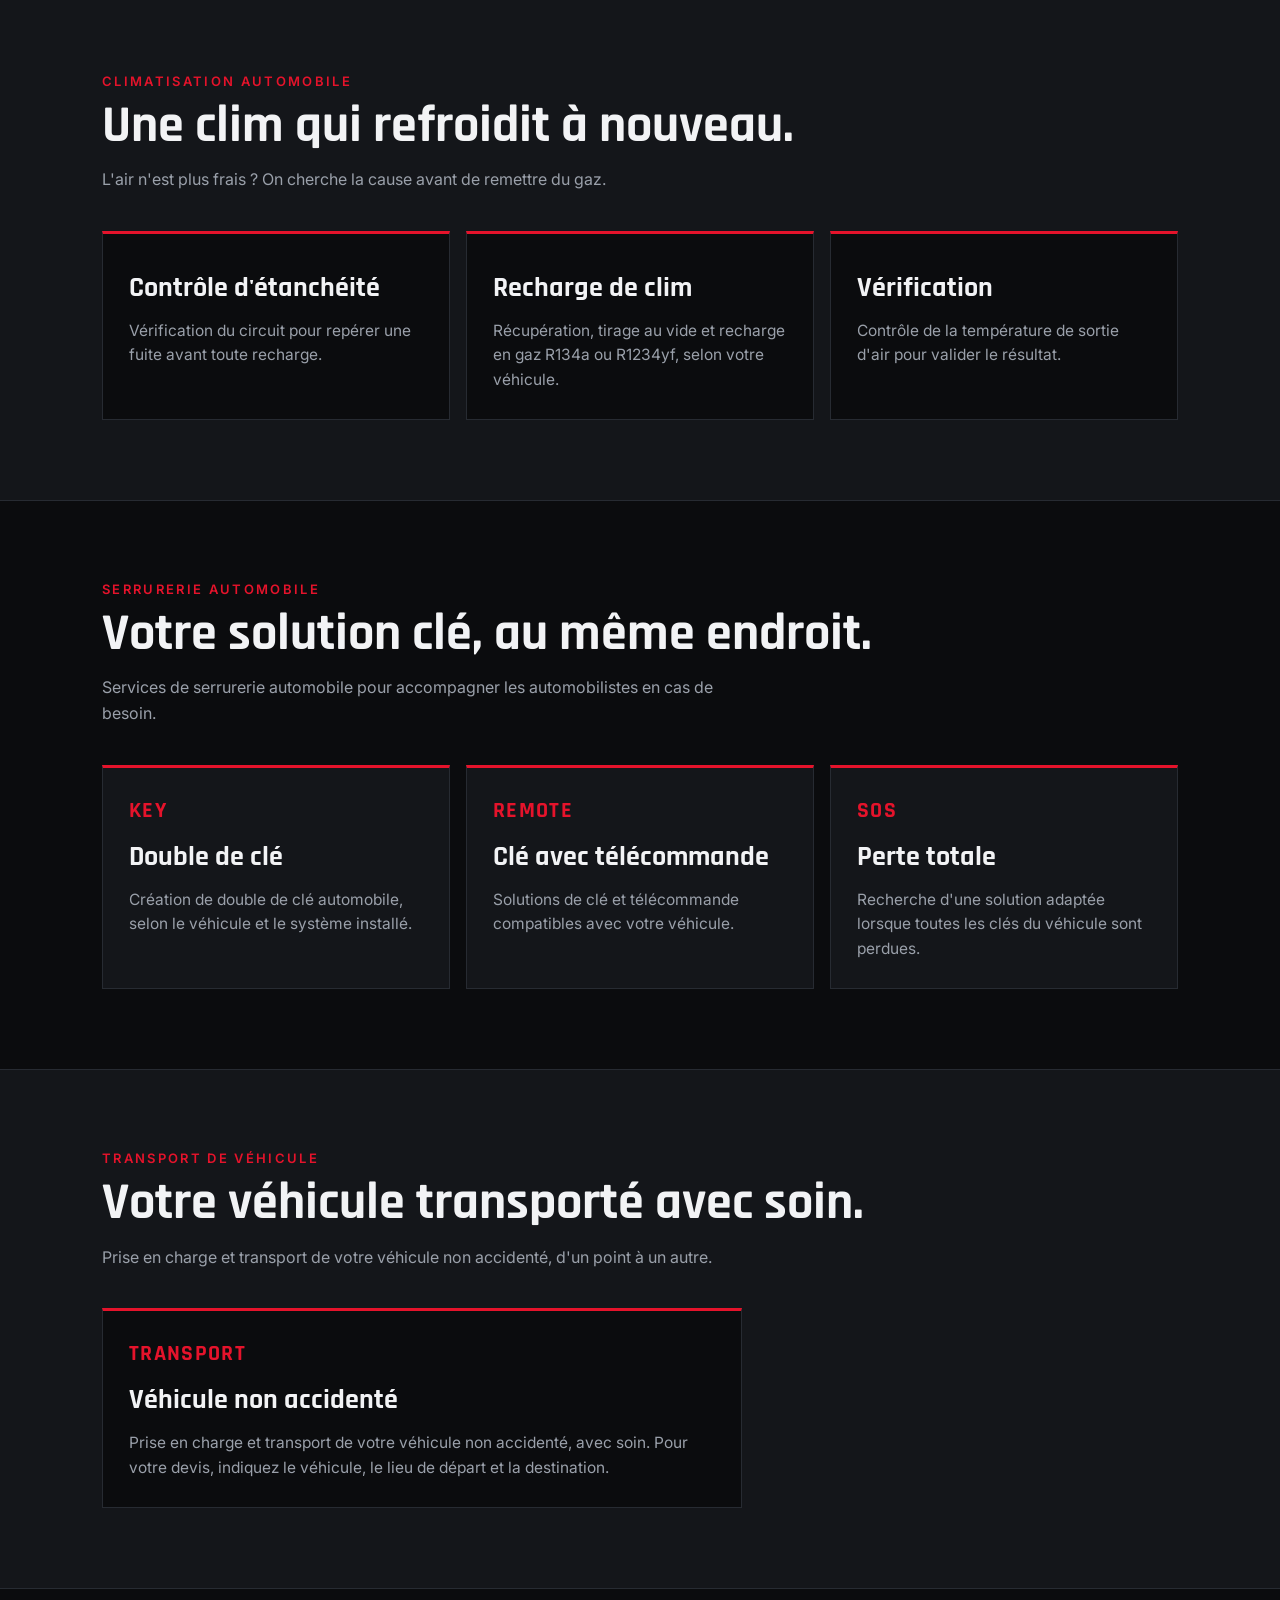
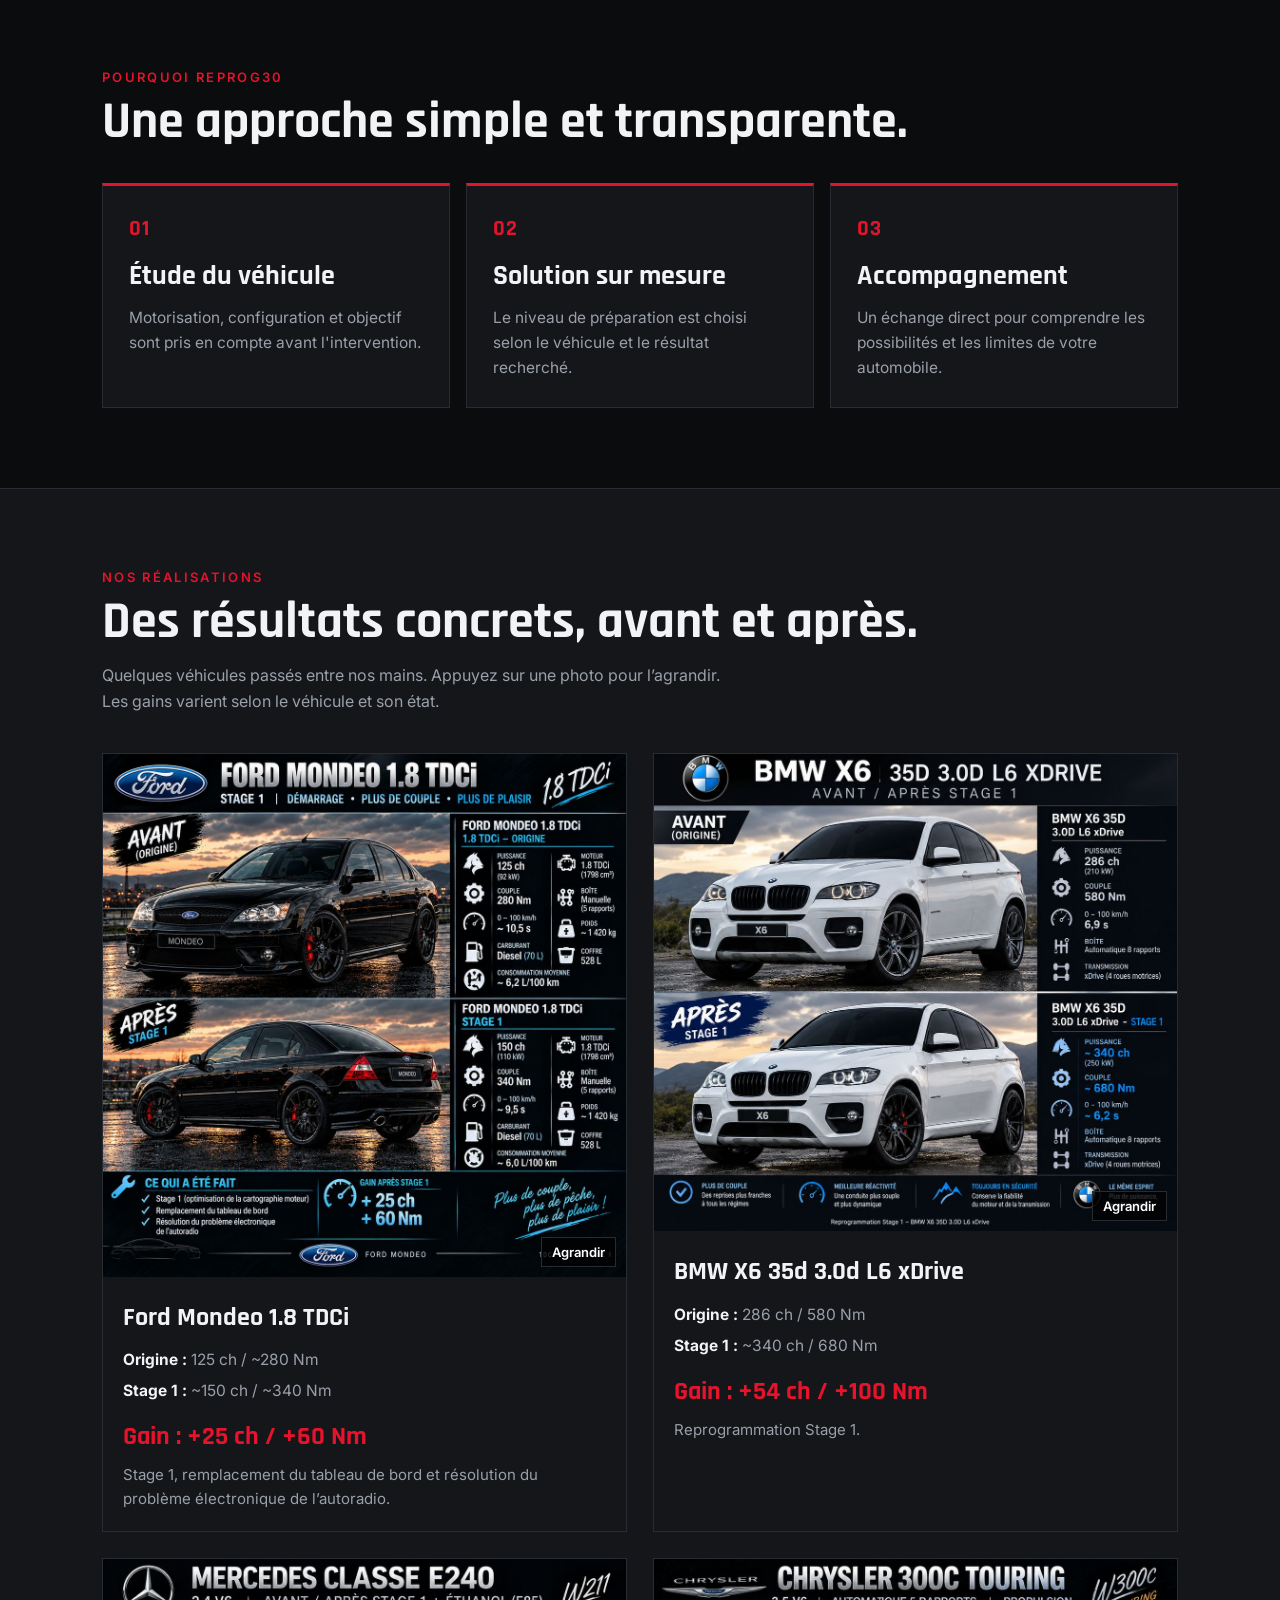
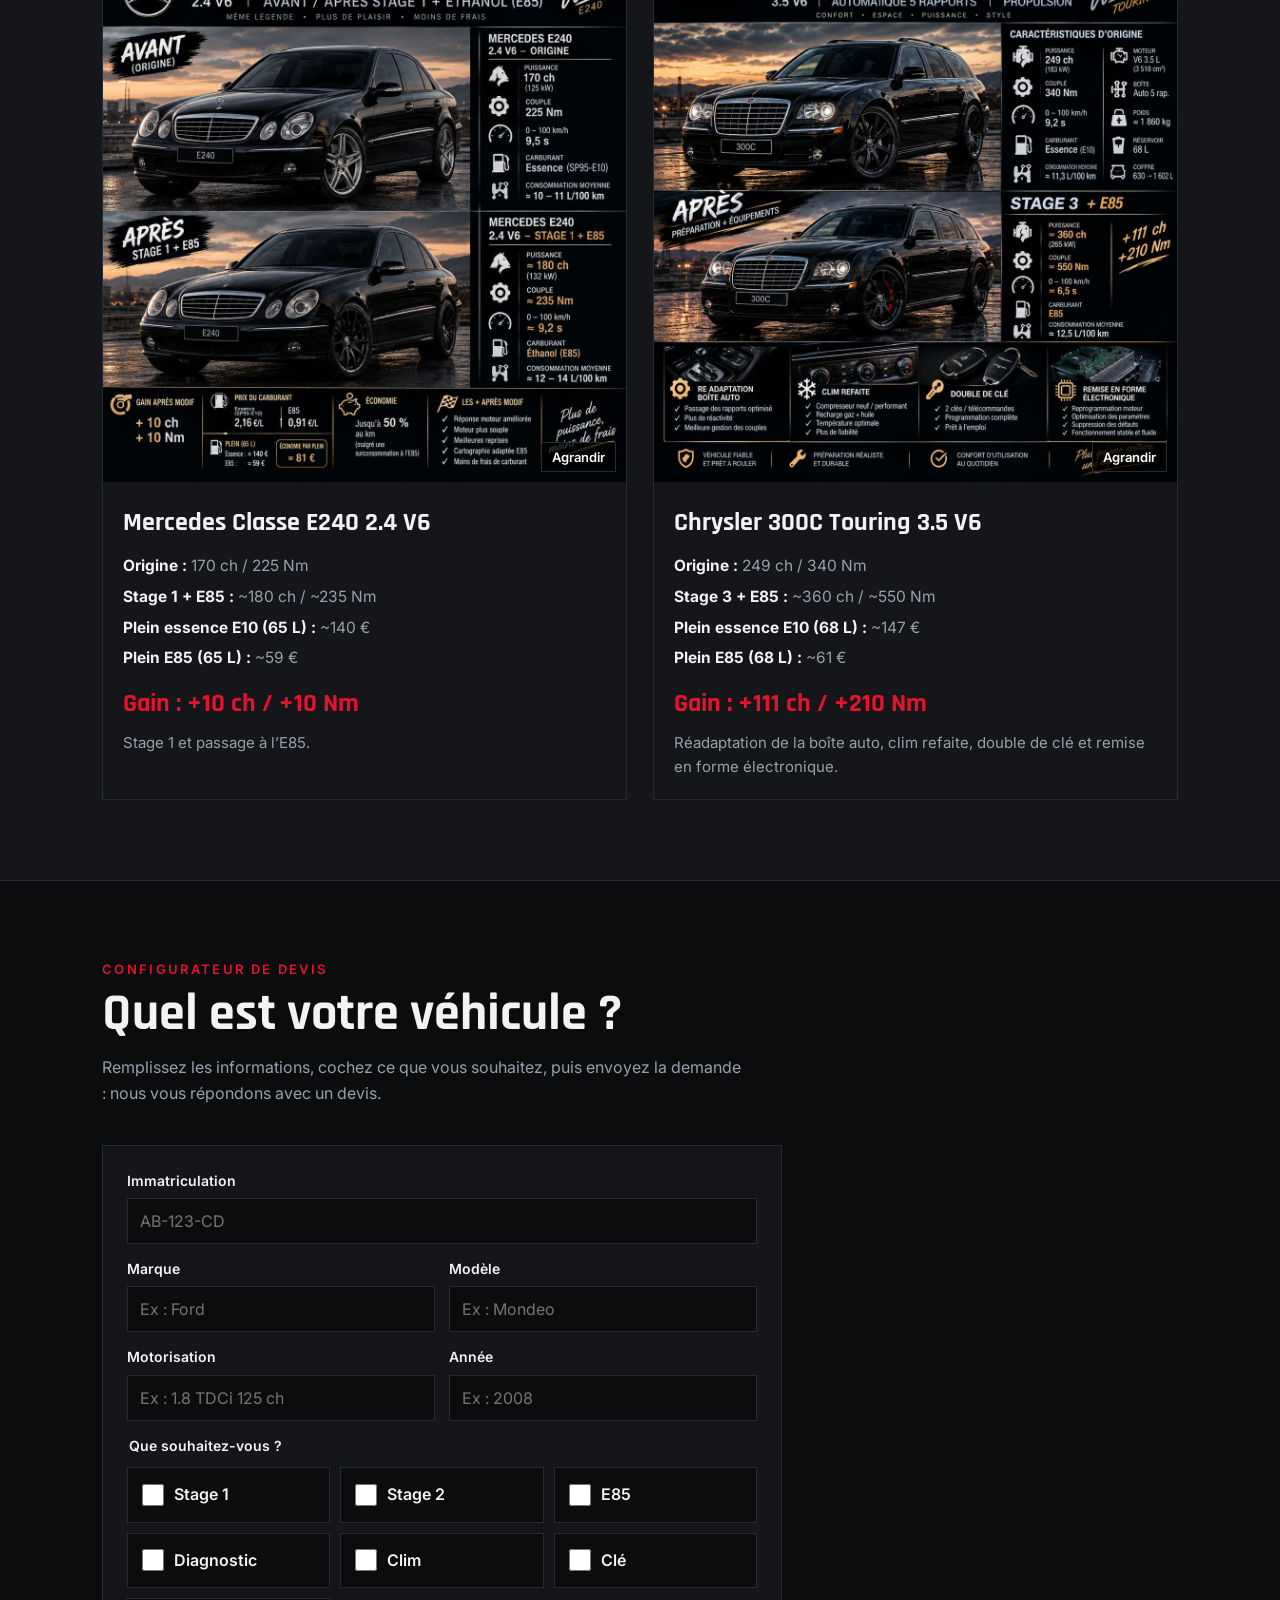
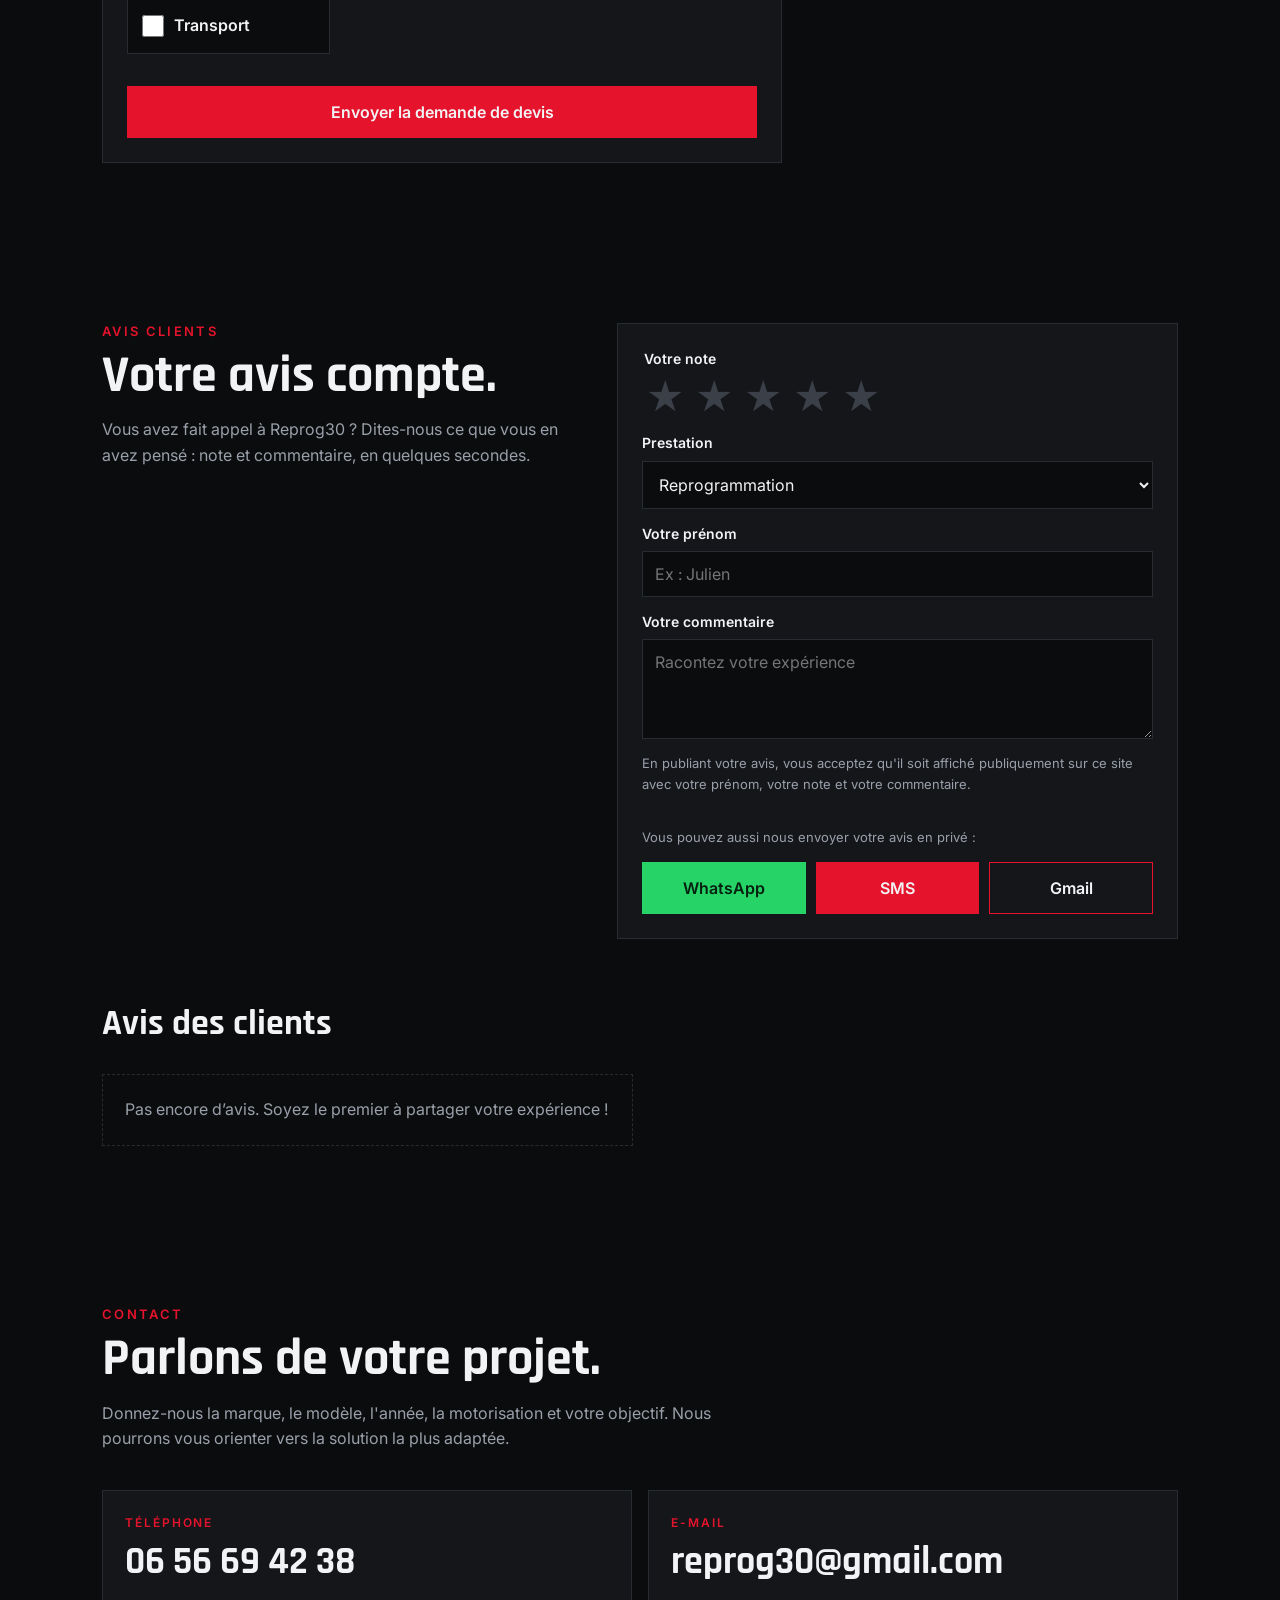
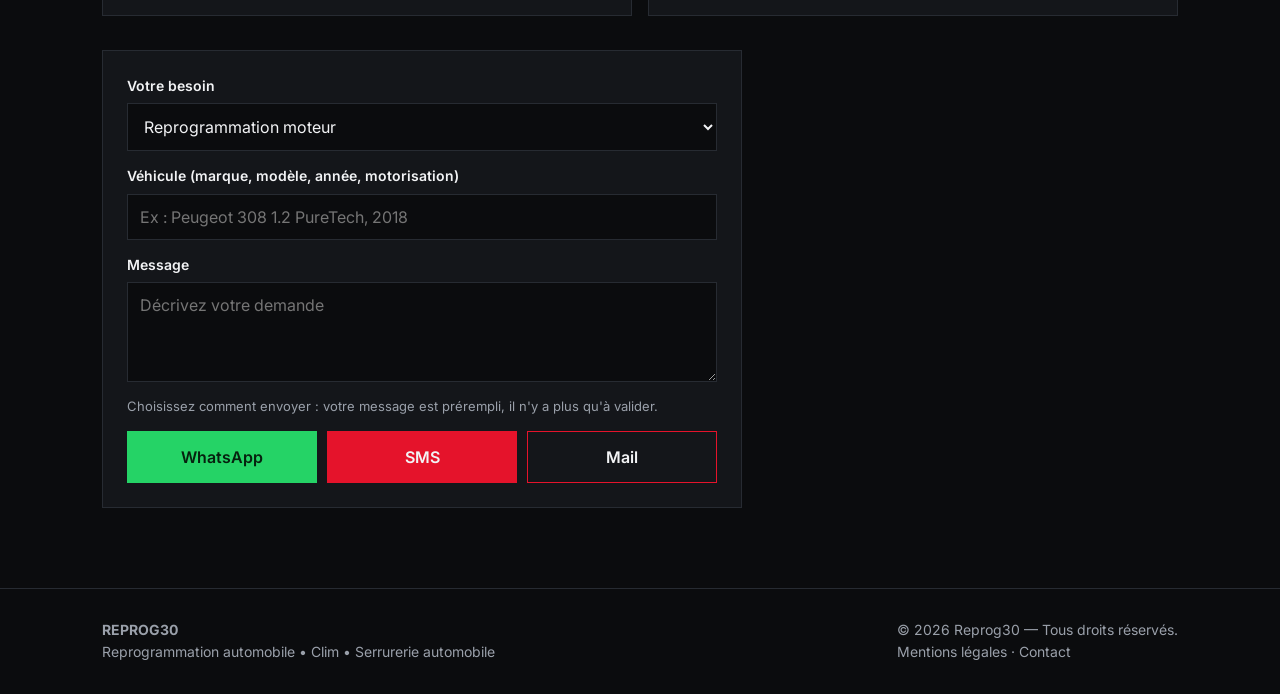
==== commit d4804aa5: "Add files via upload" ====
--- a/index-1.html
+++ b/index-1.html
@@ -3,8 +3,8 @@
 <head>
 <meta charset="utf-8">
 <meta name="viewport" content="width=device-width, initial-scale=1">
-<title>Reprog30 — Reprogrammation Automobile, Clim & Serrurerie</title>
-<meta name="description" content="Reprog30 — Reprogrammation automobile, optimisation moteur, E85, recharge de climatisation et serrurerie automobile.">
+<title>Reprog30 — Reprogrammation Automobile, Clim, Serrurerie & Transport</title>
+<meta name="description" content="Reprog30 — Reprogrammation automobile, optimisation moteur, E85, recharge de climatisation, serrurerie automobile et transport de véhicule non accidenté.">
 <link rel="preconnect" href="https://fonts.googleapis.com">
 <link rel="preconnect" href="https://fonts.gstatic.com" crossorigin>
 <link href="https://fonts.googleapis.com/css2?family=Inter:wght@400;500;600&family=Rajdhani:wght@600;700&display=swap" rel="stylesheet">
@@ -26,8 +26,8 @@
 nav.top .wrap{display:flex;align-items:center;justify-content:space-between;height:68px}
 .logo{font-family:var(--display);font-weight:700;font-size:26px;letter-spacing:.08em;text-decoration:none}
 .logo b{color:var(--accent)}
-nav.top ul{display:none;list-style:none;padding:0;gap:28px}
-nav.top ul a{text-decoration:none;color:var(--muted);font-size:15px}
+nav.top ul{display:none;list-style:none;padding:0;gap:18px;margin:0 16px}
+nav.top ul a{text-decoration:none;color:var(--muted);font-size:14px;white-space:nowrap}
 nav.top ul a:hover{color:var(--text)}
 .navtel{font-weight:600;text-decoration:none;font-size:15px;border:1px solid var(--accent);padding:8px 14px}
 @media(min-width:900px){nav.top ul{display:flex}}
@@ -116,6 +116,35 @@
 @keyframes pulse{50%{opacity:.35}}
 @media(prefers-reduced-motion:reduce){.pulse{animation:none}}
 
+
+/* Nos réalisations */
+.rea-grid{display:grid;gap:26px}
+@media(min-width:900px){.rea-grid{grid-template-columns:1fr 1fr}}
+.rea{background:var(--panel);border:1px solid var(--line);margin:0}
+.rea button.zoom{display:block;width:100%;padding:0;border:0;background:#000;cursor:zoom-in;position:relative}
+.rea button.zoom img{width:100%;height:auto;display:block}
+.rea button.zoom span{position:absolute;right:10px;bottom:10px;background:rgba(0,0,0,.75);color:#fff;font:600 13px var(--body);padding:6px 10px;border:1px solid var(--line)}
+.rea .txt{padding:20px}
+.rea h3{font-family:var(--display);font-weight:700;font-size:26px;margin-bottom:10px}
+.rea ul{list-style:none;padding:0;display:grid;gap:6px;color:var(--muted);font-size:15.5px}
+.rea ul b{color:var(--text)}
+.rea .gain{color:var(--accent);font-family:var(--display);font-weight:700;font-size:26px;margin:12px 0 4px}
+.rea .travaux{color:var(--muted);font-size:15px;margin-top:6px}
+.lb{position:fixed;inset:0;background:rgba(0,0,0,.94);z-index:60;overflow:auto;display:none}
+.lb.on{display:block}
+.lb img{display:block;width:100%;height:auto;max-width:1100px;margin:56px auto 24px;touch-action:pinch-zoom}
+.lb button{position:fixed;top:10px;right:10px;z-index:61;background:var(--accent);color:#fff;border:0;font:600 16px var(--body);padding:12px 18px;cursor:pointer}
+/* Configurateur de devis */
+.cfg{max-width:680px}
+.cfg .row2{display:grid;gap:14px}
+@media(min-width:560px){.cfg .row2{grid-template-columns:1fr 1fr}}
+.opts{display:grid;grid-template-columns:1fr 1fr;gap:10px;margin-top:4px}
+@media(min-width:560px){.opts{grid-template-columns:repeat(3,1fr)}}
+label.opt{display:flex;align-items:center;gap:10px;border:1px solid var(--line);padding:14px;background:var(--bg);cursor:pointer;font-size:16px}
+label.opt input{width:22px;height:22px;padding:0;flex:none;accent-color:var(--accent)}
+label.opt:has(input:checked){border-color:var(--accent)}
+.suite{border:1px solid var(--accent);padding:16px;display:grid;gap:12px}
+.suite p{color:var(--text)}
 [hidden]{display:none!important}
 /* Liste des avis publics */
 .avis-pub{margin-top:56px}
@@ -144,7 +173,9 @@
       <li><a href="#reprogrammation">Reprogrammation</a></li>
       <li><a href="#clim">Clim</a></li>
       <li><a href="#serrurerie">Serrurerie</a></li>
-      <li><a href="#prestations">Prestations</a></li>
+      <li><a href="#transport">Transport</a></li>
+      <li><a href="#realisations">Réalisations</a></li>
+      <li><a href="#configurateur">Devis</a></li>
       <li><a href="#avis">Avis</a></li>
       <li><a href="#contact">Contact</a></li>
     </ul>
@@ -158,12 +189,12 @@
       <div>
         <p class="eyebrow">REPROGRAMMATION • PERFORMANCE • FIABILITÉ</p>
         <h1>Libérez le potentiel de votre automobile.</h1>
-        <p class="lead">Reprog30 vous accompagne pour la reprogrammation moteur, l'optimisation des performances, les solutions E85, la recharge de climatisation et la serrurerie automobile.</p>
+        <p class="lead">Reprog30 vous accompagne pour la reprogrammation moteur, l'optimisation des performances, les solutions E85, la recharge de climatisation, la serrurerie automobile et le transport de véhicule non accidenté.</p>
         <div class="cta">
-          <a class="btn primary" href="#contact">Demander un devis</a>
+          <a class="btn primary" href="#configurateur">Demander un devis</a>
           <a class="btn ghost" href="tel:+33656694238">Appeler Reprog30</a>
         </div>
-        <div class="checks"><span>Diagnostic</span><span>Optimisation</span><span>Clim</span><span>Serrurerie automobile</span></div>
+        <div class="checks"><span>Diagnostic</span><span>Optimisation</span><span>Clim</span><span>Serrurerie automobile</span><span>Transport de véhicule</span></div>
       </div>
       <div class="ecu" aria-hidden="true">
         <svg viewBox="0 0 400 400" fill="none">
@@ -226,7 +257,18 @@
     </div>
   </section>
 
-  <section id="prestations" class="alt">
+  <section id="transport" class="alt">
+    <div class="wrap">
+      <p class="tag">TRANSPORT DE VÉHICULE</p>
+      <h2>Votre véhicule transporté avec soin.</h2>
+      <p class="intro">Prise en charge et transport de votre véhicule non accidenté, d'un point à un autre.</p>
+      <div class="cards" style="grid-template-columns:1fr;max-width:640px">
+        <article class="card"><span class="n">TRANSPORT</span><h3>Véhicule non accidenté</h3><p>Prise en charge et transport de votre véhicule non accidenté, avec soin. Pour votre devis, indiquez le véhicule, le lieu de départ et la destination.</p></article>
+      </div>
+    </div>
+  </section>
+
+  <section id="prestations">
     <div class="wrap">
       <p class="tag">POURQUOI REPROG30</p>
       <h2>Une approche simple et transparente.</h2>
@@ -235,6 +277,102 @@
         <article class="card"><span class="n">02</span><h3>Solution sur mesure</h3><p>Le niveau de préparation est choisi selon le véhicule et le résultat recherché.</p></article>
         <article class="card"><span class="n">03</span><h3>Accompagnement</h3><p>Un échange direct pour comprendre les possibilités et les limites de votre automobile.</p></article>
       </div>
+    </div>
+  </section>
+
+  <section id="realisations" class="alt">
+    <div class="wrap">
+      <p class="tag">NOS RÉALISATIONS</p>
+      <h2>Des résultats concrets, avant et après.</h2>
+      <p class="intro">Quelques véhicules passés entre nos mains. Appuyez sur une photo pour l’agrandir. Les gains varient selon le véhicule et son état.</p>
+      <div class="rea-grid">
+        <figure class="rea">
+          <button class="zoom" type="button" data-zoom aria-label="Agrandir la photo : Ford Mondeo 1.8 TDCi"><img src="[data-uri]